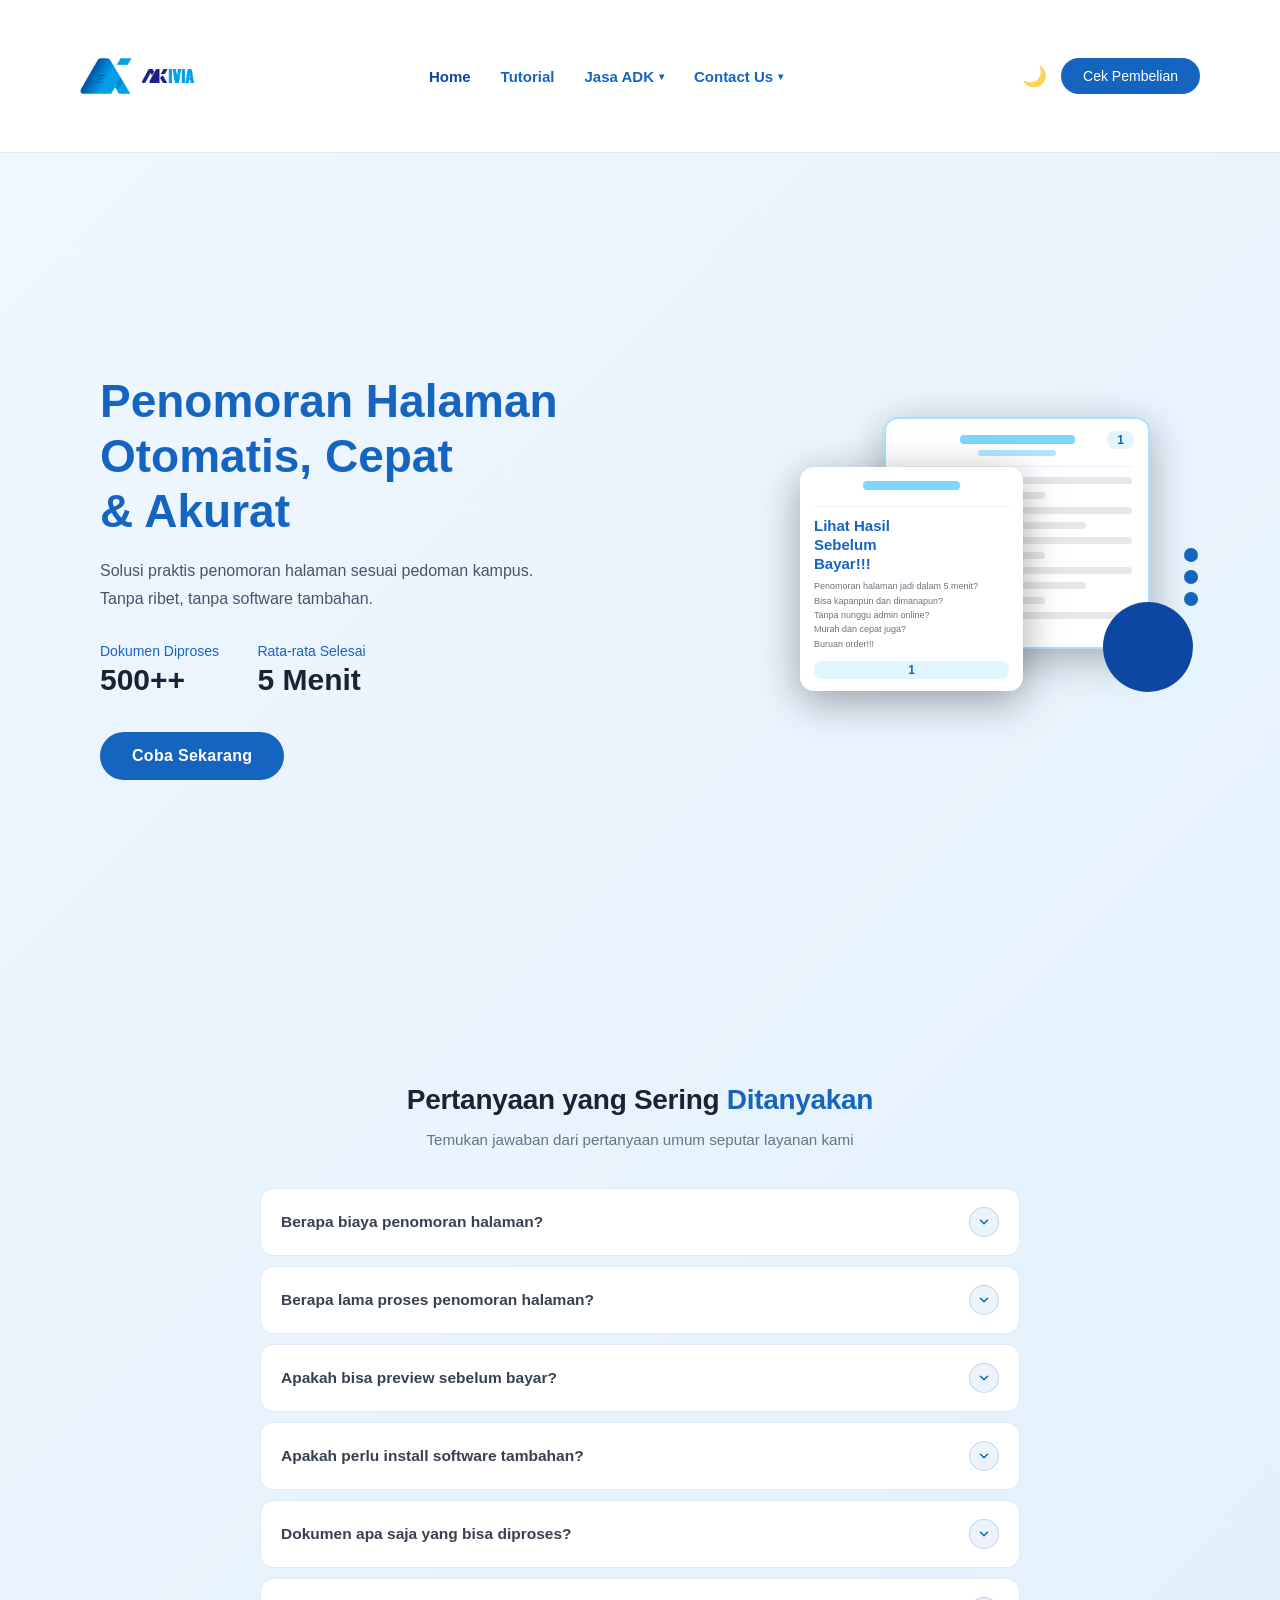
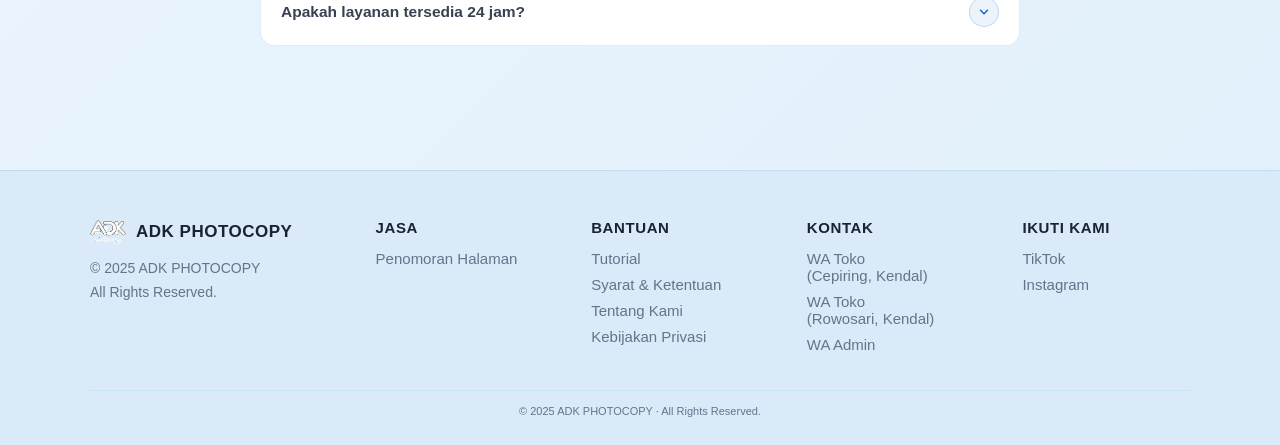
==== index.html @ d1e13594 "fix: increase brand image height to 104px" ====
﻿<!DOCTYPE html>
<html lang="id">

<head>
    <meta charset="UTF-8">
    <meta name="viewport" content="width=device-width, initial-scale=1.0">
    <title>ADK Photocopy — Penomoran Halaman Otomatis untuk Skripsi & Laporan</title>
    <meta name="description" content="Layanan penomoran halaman otomatis untuk skripsi, laporan, dan dokumen kampus. Romawi + Angka sesuai standar kampus. Proses cepat, lihat preview sebelum bayar. Mulai Rp 5.000.">
    <meta name="keywords" content="penomoran halaman otomatis, penomoran skripsi, halaman romawi angka, jasa penomoran dokumen, ADK photocopy">
    <meta name="robots" content="index, follow">
    <meta name="google-site-verification" content="tquZvFlrLYVqQhXRGLa7FBqSMjVku2i09jvEUG9hb9g" />
    <link rel="canonical" href="https://adkivia.com/">

    <!-- Open Graph (WhatsApp, Facebook, dll) -->
    <meta property="og:type"        content="website">
    <meta property="og:url"         content="https://adkivia.com/">
    <meta property="og:title"       content="ADK Photocopy — Penomoran Halaman Otomatis">
    <meta property="og:description" content="Penomoran halaman skripsi & laporan otomatis. Romawi + Angka sesuai standar kampus. Preview sebelum bayar. Mulai Rp 5.000.">
    <meta property="og:image"       content="https://adkivia.com/favicon.png">

    <!-- Favicon -->
    <link rel="icon" type="image/png" href="favicon.png">
    <link rel="apple-touch-icon"       href="favicon.png">

    <script>(function(){var t=localStorage.getItem('adkTheme')||'light';document.documentElement.setAttribute('data-theme',t);})();</script>
    <link rel="stylesheet" href="style.css?v=4">

    <!-- Schema Markup -->
    <script type="application/ld+json">
    {
      "@context": "https://schema.org",
      "@graph": [
        {
          "@type": "LocalBusiness",
          "name": "ADK Photocopy",
          "url": "https://adkivia.com",
          "logo": "https://adkivia.com/favicon.png",
          "image": "https://adkivia.com/favicon.png",
          "description": "Layanan penomoran halaman otomatis untuk skripsi, laporan, dan dokumen kampus sesuai standar. Proses cepat, preview sebelum bayar. Mulai Rp 5.000.",
          "telephone": "+6281228790091",
          "priceRange": "Rp 5.000 - Rp 50.000",
          "address": {
            "@type": "PostalAddress",
            "addressLocality": "Rowosari",
            "addressCountry": "ID"
          },
          "sameAs": [
            "https://www.instagram.com/adk_rowosari",
            "https://www.tiktok.com/@adk_rowosari"
          ]
        },
        {
          "@type": "Service",
          "name": "Penomoran Halaman Otomatis",
          "provider": { "@type": "LocalBusiness", "name": "ADK Photocopy" },
          "description": "Penomoran halaman skripsi dan laporan secara otomatis sesuai pedoman kampus. Romawi untuk bagian awal, angka untuk bagian isi. Preview hasil sebelum bayar.",
          "offers": {
            "@type": "Offer",
            "price": "5000",
            "priceCurrency": "IDR",
            "description": "Mulai Rp 5.000 per dokumen"
          },
          "areaServed": "ID",
          "availableChannel": {
            "@type": "ServiceChannel",
            "serviceUrl": "https://adkivia.com/jasa.html",
            "availableLanguage": "Indonesian"
          }
        },
        {
          "@type": "FAQPage",
          "mainEntity": [
            {
              "@type": "Question",
              "name": "Berapa biaya penomoran halaman di ADK Photocopy?",
              "acceptedAnswer": { "@type": "Answer", "text": "Mulai dari Rp 5.000 per dokumen. Harga bervariasi tergantung paket yang dipilih." }
            },
            {
              "@type": "Question",
              "name": "Berapa lama proses penomoran halaman?",
              "acceptedAnswer": { "@type": "Answer", "text": "Rata-rata selesai dalam 5 menit. Prosesnya otomatis tanpa perlu menunggu admin." }
            },
            {
              "@type": "Question",
              "name": "Apakah bisa preview sebelum bayar?",
              "acceptedAnswer": { "@type": "Answer", "text": "Ya, Anda bisa melihat hasil penomoran terlebih dahulu sebelum melakukan pembayaran." }
            },
            {
              "@type": "Question",
              "name": "Apakah perlu install software tambahan?",
              "acceptedAnswer": { "@type": "Answer", "text": "Tidak perlu. Semua proses dilakukan secara online langsung di browser, tanpa perlu install software apapun." }
            },
            {
              "@type": "Question",
              "name": "Dokumen apa saja yang bisa diproses?",
              "acceptedAnswer": { "@type": "Answer", "text": "Skripsi, laporan kerja praktik, tugas akhir, dan dokumen kampus lainnya yang memerlukan penomoran halaman romawi dan angka." }
            },
            {
              "@type": "Question",
              "name": "Apakah layanan tersedia 24 jam?",
              "acceptedAnswer": { "@type": "Answer", "text": "Ya, bisa order kapanpun dan dimanapun tanpa perlu menunggu admin online karena prosesnya otomatis." }
            }
          ]
        }
      ]
    }
    </script>
</head>

<body>

    <!-- NAVBAR -->
    <div class="navbar">
        <a href="index.html" class="logo">
            <img src="Favicon Adkivia.png" alt="ADK Logo" style="width:52px;height:104px;object-fit:contain;flex-shrink:0;">
            <img src="BRAND_ADKIVIA.png" alt="ADKIVIA" style="height:104px;object-fit:contain;">
        </a>

        <div class="menu">
            <a href="index.html" class="active">Home</a>
            <a href="tutorial.html">Tutorial</a>

            <div class="dropdown">
                <a href="#" class="dropdown-toggle">
                    Jasa ADK <span class="dropdown-arrow">▾</span>
                </a>
                <div class="dropdown-menu">
                    <a href="jasa.html">
                        <div class="dropdown-item-icon">📄</div>
                        <div class="dropdown-item-title">Penomoran Halaman</div>
                    </a>
                </div>
            </div>

            <div class="dropdown">
                <a href="#" class="dropdown-toggle">
                    Contact Us <span class="dropdown-arrow">▾</span>
                </a>
                <div class="dropdown-menu">
                    <div class="dropdown-group-label">Hubungi Kami</div>
                    <a href="https://wa.me/6281228790091" target="_blank" rel="noopener">
                        <div class="dropdown-item-icon" style="background:rgba(37,211,102,0.15);">💬</div>
                        <div class="dropdown-item-title">WA Admin</div>
                    </a>
                    <a href="https://wa.me/6287700277748" target="_blank" rel="noopener">
                        <div class="dropdown-item-icon" style="background:rgba(37,211,102,0.15);">🏪</div>
                        <div class="dropdown-item-title">WA Toko (Cepiring)</div>
                    </a>
                    <a href="https://wa.me/62895341996647" target="_blank" rel="noopener">
                        <div class="dropdown-item-icon" style="background:rgba(37,211,102,0.15);">🏪</div>
                        <div class="dropdown-item-title">WA Toko (Rowosari)</div>
                    </a>
                    <div class="dropdown-divider"></div>
                    <div class="dropdown-group-label">Sosial Media</div>
                    <a href="https://www.instagram.com/adk_rowosari?igsh=MXV4OXdwbnQycGp5cg==" target="_blank" rel="noopener">
                        <div class="dropdown-item-icon" style="background:rgba(225,48,108,0.15);">📸</div>
                        <div class="dropdown-item-title">Instagram</div>
                    </a>
                    <a href="https://www.tiktok.com/@adk_rowosari" target="_blank" rel="noopener">
                        <div class="dropdown-item-icon" style="background:rgba(0,0,0,0.12);">🎵</div>
                        <div class="dropdown-item-title">TikTok</div>
                    </a>
                </div>
            </div>
        </div>

        <div class="nav-right">
            <button class="theme-toggle" onclick="toggleTheme()" title="Mode Siang">☀️</button>
            <a href="cek_pembelian.php" class="btn-nav">Cek Pembelian</a>
        </div>
        <div class="mobile-jasa-drop" id="jasaDrop">
            <button class="mobile-jasa-link" onclick="toggleJasaDrop()">Contact <span class="mobile-jasa-arrow">▾</span></button>
            <div class="mobile-jasa-menu">
                <div class="dropdown-group-label">Hubungi Kami</div>
                <a href="https://wa.me/6281228790091" target="_blank" rel="noopener">💬 WA Admin</a>
                <a href="https://wa.me/6287700277748" target="_blank" rel="noopener">🏪 WA Toko (Cepiring)</a>
                <a href="https://wa.me/62895341996647" target="_blank" rel="noopener">🏪 WA Toko (Rowosari)</a>
                <div class="dropdown-divider"></div>
                <div class="dropdown-group-label">Sosial Media</div>
                <a href="https://www.instagram.com/adk_rowosari?igsh=MXV4OXdwbnQycGp5cg==" target="_blank" rel="noopener">📸 Instagram</a>
                <a href="https://www.tiktok.com/@adk_rowosari" target="_blank" rel="noopener">🎵 TikTok</a>
            </div>
        </div>
        <button class="theme-toggle theme-toggle-mob" onclick="toggleTheme()" title="Mode Siang">☀️</button>
        <button class="hamburger" onclick="openMobileMenu()">
            <span></span><span></span><span></span>
        </button>
    </div>

    <div class="mobile-nav" id="mobileNav">
        <div class="mobile-nav-header">
            <a href="index.html" class="logo">
                <img src="Favicon Adkivia.png" alt="ADK Logo" style="width:52px;height:104px;object-fit:contain;flex-shrink:0;">
                <img src="BRAND_ADKIVIA.png" alt="ADKIVIA" style="height:104px;object-fit:contain;">
            </a>
            <div style="display:flex;align-items:center;gap:8px;">
                <button class="theme-toggle" onclick="toggleTheme()" title="Mode Siang">☀️</button>
                <button class="mobile-nav-close" onclick="closeMobileMenu()">✕</button>
            </div>
        </div>
        <div class="mobile-nav-links">
            <a href="index.html">Home</a>
            <a href="tutorial.html">Tutorial</a>
            <a href="jasa.html">Jasa ADK</a>

            <div class="mobile-nav-section-title">Contact Us</div>
            <a href="https://wa.me/6281228790091" target="_blank" rel="noopener" class="mobile-nav-contact">💬 WA Admin</a>
            <a href="https://wa.me/6287700277748" target="_blank" rel="noopener" class="mobile-nav-contact">🏪 WA Toko (Cepiring)</a>
            <a href="https://wa.me/62895341996647" target="_blank" rel="noopener" class="mobile-nav-contact">🏪 WA Toko (Rowosari)</a>
            <a href="https://www.instagram.com/adk_rowosari?igsh=MXV4OXdwbnQycGp5cg==" target="_blank" rel="noopener" class="mobile-nav-contact">📸 Instagram</a>
            <a href="https://www.tiktok.com/@adk_rowosari" target="_blank" rel="noopener" class="mobile-nav-contact">🎵 TikTok</a>
        </div>
        <div class="mobile-nav-footer">
            <a href="cek_pembelian.php" class="btn-nav">Cek Pembelian</a>
        </div>
    </div>

    <!-- HERO -->
    <div class="hero">

        <!-- KIRI -->
        <div class="hero-left">
            <h1>
                Penomoran Halaman<br>
                Otomatis, Cepat<br>
                &amp; Akurat
            </h1>

            <p>
                Solusi praktis penomoran halaman sesuai pedoman kampus.<br>
                Tanpa ribet, tanpa software tambahan.
            </p>

            <div class="stats-row">
                <div class="stat-item">
                    <span class="stat-label">Dokumen Diproses</span>
                    <span class="stat-num">500++</span>
                </div>
                <div class="stat-item">
                    <span class="stat-label">Rata-rata Selesai</span>
                    <span class="stat-num">5 Menit</span>
                </div>
            </div>

            <a href="jasa.html" class="btn-main">Coba Sekarang</a>
        </div>

        <!-- KANAN -->
        <div class="hero-right">
            <div class="hero-card-outer">

                <!-- Kartu belakang (dokumen biasa) -->
                <div class="hc-back">
                    <div class="hc-oval"></div>
                    <div class="hc-pagenum-corner">1</div>
                    <div class="hc-header">
                        <div class="hc-line hc-title"></div>
                        <div class="hc-line hc-sub"></div>
                    </div>
                    <div class="hc-body">
                        <div class="hc-line"></div>
                        <div class="hc-line hc-s"></div>
                        <div class="hc-line"></div>
                        <div class="hc-line hc-m"></div>
                        <div class="hc-line"></div>
                        <div class="hc-line hc-s"></div>
                        <div class="hc-line"></div>
                        <div class="hc-line hc-m"></div>
                        <div class="hc-line hc-s"></div>
                        <div class="hc-line"></div>
                    </div>
                </div>

                <!-- Kartu depan (highlight fitur) -->
                <div class="hc-front">
                    <div class="hc-header">
                        <div class="hc-line hc-title"></div>
                    </div>
                    <p class="hc-cta-title">Lihat Hasil<br>Sebelum<br>Bayar!!!</p>
                    <ul class="hc-cta-list">
                        <li>Penomoran halaman jadi dalam 5 menit?</li>
                        <li>Bisa kapanpun dan dimanapun?</li>
                        <li>Tanpa nunggu admin online?</li>
                        <li>Murah dan cepat juga?</li>
                        <li>Buruan order!!!</li>
                    </ul>
                    <div class="hc-pagenum-bottom">1</div>
                </div>

                <!-- Dots dekoratif -->
                <div class="hc-dots"><span></span><span></span><span></span></div>


            </div>
        </div>

    </div>

    <script>
        function openMobileMenu()  { document.getElementById('mobileNav').classList.add('open'); document.body.style.overflow='hidden'; }
        function closeMobileMenu() { document.getElementById('mobileNav').classList.remove('open'); document.body.style.overflow=''; }
        function toggleJasaDrop()  { document.getElementById('jasaDrop').classList.toggle('open'); }
        document.addEventListener('click', function(e) { var d = document.getElementById('jasaDrop'); if (d && !d.contains(e.target)) d.classList.remove('open'); });
        document.addEventListener('contextmenu', e => e.preventDefault());
        document.addEventListener('keydown', e => {
            if ((e.ctrlKey || e.metaKey) && ['c','a','u','s'].includes(e.key.toLowerCase()))
                e.preventDefault();
        });
    </script>

    <!-- FAQ Section -->
    <section class="faq-section" id="faq">
        <div class="faq-wrap">
            <h2>Pertanyaan yang Sering <span>Ditanyakan</span></h2>
            <p class="faq-subtitle">Temukan jawaban dari pertanyaan umum seputar layanan kami</p>
            <div class="faq-list">
                <div class="faq-item">
                    <button class="faq-q" onclick="toggleFaq(this)">
                        Berapa biaya penomoran halaman?
                        <span class="faq-icon"><svg viewBox="0 0 24 24"><polyline points="6 9 12 15 18 9"/></svg></span>
                    </button>
                    <div class="faq-a">Mulai dari <strong>Rp 5.000</strong> per dokumen. Harga bervariasi tergantung paket yang dipilih.</div>
                </div>
                <div class="faq-item">
                    <button class="faq-q" onclick="toggleFaq(this)">
                        Berapa lama proses penomoran halaman?
                        <span class="faq-icon"><svg viewBox="0 0 24 24"><polyline points="6 9 12 15 18 9"/></svg></span>
                    </button>
                    <div class="faq-a">Rata-rata selesai dalam <strong>5 menit</strong>. Prosesnya otomatis tanpa perlu menunggu admin.</div>
                </div>
                <div class="faq-item">
                    <button class="faq-q" onclick="toggleFaq(this)">
                        Apakah bisa preview sebelum bayar?
                        <span class="faq-icon"><svg viewBox="0 0 24 24"><polyline points="6 9 12 15 18 9"/></svg></span>
                    </button>
                    <div class="faq-a">Ya, Anda bisa melihat hasil penomoran terlebih dahulu <strong>sebelum melakukan pembayaran</strong>.</div>
                </div>
                <div class="faq-item">
                    <button class="faq-q" onclick="toggleFaq(this)">
                        Apakah perlu install software tambahan?
                        <span class="faq-icon"><svg viewBox="0 0 24 24"><polyline points="6 9 12 15 18 9"/></svg></span>
                    </button>
                    <div class="faq-a">Tidak perlu. Semua proses dilakukan <strong>langsung di browser</strong>, tanpa install software apapun.</div>
                </div>
                <div class="faq-item">
                    <button class="faq-q" onclick="toggleFaq(this)">
                        Dokumen apa saja yang bisa diproses?
                        <span class="faq-icon"><svg viewBox="0 0 24 24"><polyline points="6 9 12 15 18 9"/></svg></span>
                    </button>
                    <div class="faq-a">Skripsi, laporan kerja praktik, tugas akhir, dan dokumen kampus lainnya yang memerlukan penomoran halaman romawi dan angka.</div>
                </div>
                <div class="faq-item">
                    <button class="faq-q" onclick="toggleFaq(this)">
                        Apakah layanan tersedia 24 jam?
                        <span class="faq-icon"><svg viewBox="0 0 24 24"><polyline points="6 9 12 15 18 9"/></svg></span>
                    </button>
                    <div class="faq-a">Ya, bisa order <strong>kapanpun dan dimanapun</strong> tanpa perlu menunggu admin online karena prosesnya otomatis.</div>
                </div>
            </div>
        </div>
    </section>

    <footer class="site-footer">
        <div class="footer-inner">
            <div class="footer-brand">
                <div class="footer-logo-wrap">
                    <img src="LOGO ADK.png" alt="ADK Logo" style="width:36px;height:26px;object-fit:contain;flex-shrink:0;">
                    <span>ADK PHOTOCOPY</span>
                </div>
                <p>© 2025 ADK PHOTOCOPY<br>All Rights Reserved.</p>
            </div>
            <div class="footer-col">
                <h4>Jasa</h4>
                <a href="jasa.html">Penomoran Halaman</a>
            </div>
            <div class="footer-col">
                <h4>Bantuan</h4>
                <a href="tutorial.html">Tutorial</a>
                <a href="sk.html">Syarat &amp; Ketentuan</a>
                <a href="tentang-kami.html">Tentang Kami</a>
                <a href="kebijakan-privasi.html">Kebijakan Privasi</a>
            </div>
            <div class="footer-col">
                <h4>Kontak</h4>
                <a href="https://wa.me/6287700277748" target="_blank" rel="noopener">WA Toko<br>(Cepiring, Kendal)</a>
                <a href="https://wa.me/62895341996647" target="_blank" rel="noopener">WA Toko<br>(Rowosari, Kendal)</a>
                <a href="https://wa.me/6281228790091" target="_blank" rel="noopener">WA Admin</a>
            </div>
            <div class="footer-col">
                <h4>Ikuti Kami</h4>
                <a href="https://www.tiktok.com/@adk_rowosari" target="_blank" rel="noopener">TikTok</a>
                <a href="https://www.instagram.com/adk_rowosari?igsh=MXV4OXdwbnQycGp5cg==" target="_blank" rel="noopener">Instagram</a>
            </div>
        </div>
        <hr class="footer-divider">
        <p class="footer-bottom">© 2025 ADK PHOTOCOPY · All Rights Reserved.</p>
    </footer>
    <script>
    function toggleFaq(btn) {
        var item = btn.parentElement;
        var a = btn.nextElementSibling;
        var isOpen = item.classList.contains('open');
        document.querySelectorAll('.faq-item.open').forEach(function(el) {
            el.classList.remove('open');
            el.querySelector('.faq-a').classList.remove('open');
        });
        if (!isOpen) { item.classList.add('open'); a.classList.add('open'); }
    }
    </script>
    <script src="nocopy.js"></script>
    <script src="theme.js?v=1"></script>
</body>
</html>
---- style.css ----
﻿@import url('https://fonts.googleapis.com/css2?family=Orbitron:wght@700;800;900&display=swap');

body {
    margin: 0;
    font-family: 'Segoe UI', sans-serif;
    background: linear-gradient(135deg, rgb(8, 11, 40), #0e1a40);
    min-height: 100vh;
    color: white;
    user-select: none;
    -webkit-user-select: none;
}

/* NAVBAR */
.navbar {
    display: flex;
    justify-content: space-between;
    align-items: center;
    /* Centered dengan background full-width */
    padding: 24px max(40px, calc((100% - 1200px) / 2 + 40px));
    position: sticky;
    top: 0;
    z-index: 100;
    background: rgba(8, 11, 40, 0.92);
    backdrop-filter: blur(14px);
    -webkit-backdrop-filter: blur(14px);
    border-bottom: 1px solid rgba(41, 182, 246, 0.18);
}

.logo {
    display: flex;
    align-items: center;
    gap: 10px;
    text-decoration: none;
    color: inherit;
    cursor: pointer;
}

.logo img {
    width: 52px;
    height: 52px;
    object-fit: contain;
}

.logo span {
    font-size: 26px;
    font-weight: 800;
    color: #ffffff;
    font-family: 'Orbitron', sans-serif;
    letter-spacing: 1px;
}



.menu {
    display: flex;
    align-items: center;
}

.menu a:not(.btn-nav) {
    margin: 0 15px;
    color: #29B6F6;
    text-decoration: none;
    font-size: 15px;
    font-weight: 700;
}

.menu a:not(.btn-nav):hover,
.menu a.active {
    color: #1565C0;
}

.btn-nav {
    background: #1565C0;
    color: white;
    padding: 10px 22px;
    border-radius: 20px;
    text-decoration: none;
    font-size: 14px;
    font-weight: 500;
    transition: 0.3s;
    border: none;
    cursor: pointer;
}

.btn-nav:hover {
    background: #29B6F6;
    box-shadow: 0 6px 20px rgba(41, 182, 246, 0.30);
}

/* HERO */
.hero {
    display: flex;
    flex-wrap: wrap;
    justify-content: space-between;
    align-items: center;
    padding: 80px 60px 60px;
    min-height: calc(100vh - 72px);
    max-width: 1200px;
    margin: 0 auto;
    box-sizing: border-box;
    gap: 40px;
}

/* KIRI */
.hero-left {
    flex: 1;
    min-width: 0;   /* izinkan menyempit dan wrap */
}

/* STATS */
.stats {
    display: flex;
    gap: 40px;
    margin-bottom: 30px;
}

.stats h2 {
    margin: 0;
}

.stats span {
    color: #aaa;
    font-size: 14px;
}

/* BUTTON */
.btn-main {
    display: inline-block;
    text-decoration: none;
    background: #1565C0;
    border: none;
    padding: 15px 32px;
    border-radius: 30px;
    color: white;
    cursor: pointer;
    font-size: 16px;
    font-weight: 700;
    letter-spacing: 0.3px;
}

.btn-main:hover {
    background: #29B6F6;
    transform: translateY(-2px);
    box-shadow: 0 8px 20px rgba(41, 182, 246, 0.35);
}

/* KANAN */
.hero-right {
    display: flex;
    justify-content: center;
}

/* CARD */
.card {
    background: #f9fafb;
    color: black;
    padding: 25px;
    border-radius: 20px;
    width: 320px;
    box-shadow: 0 10px 30px rgba(0, 0, 0, 0.4);
}

/* UPLOAD BOX */
.upload-box {
    border: 2px dashed #d1d5db;
    padding: 40px;
    text-align: center;
    border-radius: 15px;
    background: #f9fafb;
    transition: 0.3s;
}

.upload-box p {
    margin: 0;
    font-weight: 500;
}

.upload-box span {
    font-size: 12px;
    color: #888;
}

/* efek hover (biar kerasa bisa diklik) */
.upload-box:hover {
    border-color: #1565C0;
    background: #E1F5FE;
    cursor: pointer;
}

.file-input {
    display: none;
}



/* BUTTON UPLOAD */
.btn-Upload {
    width: 100%;
    padding: 12px;
    background: #1565C0;
    border: none;
    color: white;
    border-radius: 20px;
    cursor: pointer;
    transition: 0.3s;
    margin-top: 10px;

}

/* SAAT DIHOVER */
.btn-Upload:hover {
    background: #29B6F6;
    transform: translateY(-2px);
    box-shadow: 0 8px 20px rgba(41, 182, 246, 0.35);
}

.paket {
    margin-top: 15px;
}

.paket p {
    font-size: 14px;
    margin-bottom: 10px;
}

/* item paket */
.paket-item {
    display: block;
    background: #f3f4f6;
    padding: 10px;
    border-radius: 10px;
    margin-bottom: 8px;
    cursor: pointer;
    transition: 0.3s;
}

/* hover */
.paket-item:hover {
    background: #B3E5FC;
}

/* sembunyikan radio asli */
.paket-item input {
    display: none;
}

/* kalau dipilih */
.paket-item input:checked+span {
    color: #1565C0;
    font-weight: bold;
}

/* POPUP BACKGROUND */
.popup {
    display: none;
    position: fixed;
    top: 0;
    left: 0;
    width: 100%;
    height: 100%;
    background: rgba(0, 0, 0, 0.6);
    justify-content: center;
    align-items: center;
}

/* ISI POPUP */
.popup-content {
    background: white;
    color: black;
    padding: 25px;
    border-radius: 15px;
    width: 300px;
    text-align: center;
    animation: muncul 0.3s ease;
}

/* biar bisa jadi patokan posisi */
.paket-item {
    position: relative;
}

/* box info */
.info-box {
    position: absolute;
    left: -410px;
    top: 0;

    width: 350px;
    padding: 12px;
    border-radius: 14px;

    background: #f9f9ff;

    /* 🔥 OUTLINE UNGU GELAP */
    border: 2px solid #4c1d95;

    /* 🔥 GLOW HALUS */
    box-shadow:
        0 10px 25px rgba(0, 0, 0, 0.3),
        0 0 0 2px rgba(41, 182, 246, 0.15);

    color: #111;
    font-size: 12px;

    opacity: 0;
    transform: translateX(20px);
    transition: 0.3s;
}

/* panah kecil */
.info-box::after {
    content: "";
    position: absolute;
    right: -50px;
    top: 15px;

    border-width: 8px;
    border-style: solid;
    border-color: transparent transparent transparent white;
}

/* muncul saat hover */
.paket-item:hover .info-box {
    opacity: 1;
    transform: translateX(0);
}

/* muncul saat dipilih */
.paket-item input:checked~.info-box {
    opacity: 1;
    transform: translateX(0);
}

/* default hidden */
.info-box {
    opacity: 0;
    transform: translateX(30px);
    pointer-events: none;
    outline-color: rgb(8, 11, 40);
    font-size: 16px;
}

/* tampil saat hover */
.paket-item:hover .info-box {
    opacity: 1;
    transform: translateX(0);
}

/* tampil saat dipilih */
.paket-item input:checked~.info-box {
    opacity: 1;
    transform: translateX(0);
}

/* 🔥 KUNCI: matikan hover lain kalau ada yang dipilih */
.paket:has(input:checked) .paket-item:hover .info-box {
    opacity: 0;
    transform: translateX(20px);
}

/* tetap tampilkan yang dipilih */
.paket-item input:checked~.info-box {
    opacity: 1 !important;
}

.kategori {
    margin-top: 20px;
    margin-bottom: 10px;
    font-size: 14px;
    color: #555;
}

.paket-row {
    display: flex;
    gap: 10px;
}

.paket-item {
    user-select: none;
}

/* MODE HP */
@media (max-width: 768px) {

    /* HERO jadi ke bawah */
    .hero {
        flex-direction: column;
        padding: 40px 20px;
        text-align: center;
    }

    /* kiri full */
    .hero-left {
        max-width: 100%;
        margin-bottom: 30px;
    }

    /* card full */
    .card {
        width: 100%;
    }

    /* navbar dipadatkan */
    .navbar {
        padding: 18px 20px;
    }

    .menu {
        display: none;
        /* opsional: biar simpel di HP */
    }

    /* INFO BOX JANGAN KE SAMPING */
    .info-box {
        left: 50%;
        top: 110%;
        transform: translateX(-50%) translateY(10px);
    }

    /* panah pindah ke atas */
    .info-box::after,
    .info-box::before {
        display: none;
    }
}

.upload-box {
    display: block;
    text-decoration: none;
    color: inherit;
}

.btn-Upload {
    display: block;
    width: 93%;
    text-align: center;
    text-decoration: none;
}
.card h2 {
    margin-bottom: 10px;
}

.card p {
    color: #555;
    margin-bottom: 20px;
}
.card {
    animation: fadeUp 0.5s ease;
}

@keyframes fadeUp {
    from {
        opacity: 0;
        transform: translateY(20px);
    }
    to {
        opacity: 1;
        transform: translateY(0);
    }
}

/* ===================== NAVBAR DROPDOWN ===================== */
.dropdown {
    position: relative;
    display: inline-flex;
    align-items: center;
}

.dropdown-toggle {
    display: flex;
    align-items: center;
    gap: 5px;
    margin: 0 15px;
    color: #29B6F6;
    text-decoration: none;
    font-size: 15px;
    font-weight: 700;
    cursor: pointer;
    transition: color 0.2s;
}

.dropdown-toggle:hover {
    color: #1565C0;
}

.dropdown-arrow {
    font-size: 10px;
    transition: transform 0.25s;
    display: inline-block;
}

.dropdown:hover .dropdown-arrow {
    transform: rotate(180deg);
}

.dropdown-menu {
    position: absolute;
    top: calc(100% + 18px);
    left: 0;
    background: #0d1640;
    border: 1px solid rgba(41, 182, 246, 0.25);
    border-radius: 14px;
    padding: 8px;
    min-width: 260px;
    opacity: 0;
    visibility: hidden;
    transform: translateY(-8px);
    transition: opacity 0.25s, transform 0.25s, visibility 0.25s;
    z-index: 200;
    box-shadow: 0 20px 50px rgba(0, 0, 0, 0.5);
}

.dropdown:hover .dropdown-menu {
    opacity: 1;
    visibility: visible;
    transform: translateY(0);
}

.dropdown-menu a {
    display: flex;
    align-items: center;
    gap: 12px;
    padding: 10px 14px;
    border-radius: 10px;
    text-decoration: none;
    color: #e2e2e2;
    transition: background 0.2s;
}

.dropdown-menu a:hover {
    background: rgba(41, 182, 246, 0.15);
    color: white;
}

.dropdown-item-icon {
    font-size: 18px;
    width: 38px;
    height: 38px;
    background: rgba(41, 182, 246, 0.15);
    border-radius: 9px;
    display: flex;
    align-items: center;
    justify-content: center;
    flex-shrink: 0;
}

.dropdown-item-title {
    font-weight: 600;
    font-size: 14px;
    margin-bottom: 3px;
}

.dropdown-item-desc {
    font-size: 12px;
    color: #9ca3af;
    line-height: 1.4;
}

.dropdown-group-label {
    font-size: 10px;
    font-weight: 700;
    text-transform: uppercase;
    letter-spacing: 1.2px;
    color: rgba(41,182,246,0.6);
    padding: 8px 10px 3px;
    display: block;
}
.dropdown-divider {
    height: 1px;
    background: rgba(41,182,246,0.25);
    margin: 6px 6px;
    display: block;
}
html[data-theme="light"] .dropdown-group-label { color: #94a3b8; }
html[data-theme="light"] .dropdown-divider { background: rgba(21,101,192,0.12); }

/* ===================== HERO BADGE ===================== */
.hero-badge {
    display: inline-flex;
    align-items: center;
    gap: 6px;
    background: rgba(41, 182, 246, 0.12);
    border: 1px solid rgba(41, 182, 246, 0.35);
    color: #81D4FA;
    padding: 6px 16px;
    border-radius: 20px;
    font-size: 13px;
    font-weight: 500;
    margin-bottom: 22px;
    letter-spacing: 0.3px;
}

/* ===================== HERO STATS ===================== */
.stats-row {
    display: flex;
    gap: clamp(16px, 3vw, 40px);
    margin-bottom: 36px;
}

.stat-item {
    display: flex;
    flex-direction: column;
    gap: 4px;
    white-space: nowrap;
}

.stat-label {
    font-size: clamp(10px, 1.4vw, 14px);
    color: #29B6F6;
    font-weight: 500;
}

.stat-num {
    font-size: clamp(16px, 3vw, 30px);
    font-weight: 800;
    color: white;
    line-height: 1.1;
}

/* ===================== HERO CARD KANAN ===================== */
.hero-right {
    display: flex;
    justify-content: center;
    align-items: center;
    flex-shrink: 0;
}

.hero-card-outer {
    position: relative;
    width: 400px;
    height: 320px;
    overflow: visible;
    padding-left: 20px;
    box-sizing: border-box;
}

/* Kartu belakang */
.hc-back {
    position: absolute;
    top: 0;
    right: 30px;
    width: 230px;
    background: white;
    border-radius: 14px;
    padding: 16px 16px 20px;
    box-shadow: 0 10px 40px rgba(0,0,0,0.3);
    border: 2px solid rgba(41,182,246,0.40);
    overflow: visible;
}

.hc-pagenum-corner {
    position: absolute;
    top: 12px;
    right: 14px;
    font-size: 12px;
    font-weight: 700;
    color: #1565C0;
    background: #E1F5FE;
    padding: 2px 10px;
    border-radius: 8px;
}

/* Kartu depan */
.hc-front {
    position: absolute;
    top: 50px;
    left: 20px;
    width: 195px;
    background: white;
    border-radius: 14px;
    padding: 14px 14px 12px;
    box-shadow: 0 10px 40px rgba(0,0,0,0.35);
    z-index: 2;
}

.hc-cta-title {
    font-size: 15px;
    font-weight: 800;
    color: #1565C0;
    line-height: 1.25;
    margin: 8px 0 6px;
}

.hc-cta-list {
    list-style: none;
    padding: 0;
    margin: 0;
}

.hc-cta-list li {
    font-size: 9px;
    color: #6b7280;
    line-height: 1.6;
}

.hc-pagenum-bottom {
    text-align: center;
    margin-top: 10px;
    font-size: 12px;
    font-weight: 700;
    color: #1565C0;
    background: #E1F5FE;
    padding: 2px 14px;
    border-radius: 8px;
    display: inline-block;
    width: 100%;
    box-sizing: border-box;
}

/* Lines dokumen */
.hc-header {
    text-align: center;
    padding-bottom: 10px;
    border-bottom: 1px solid #f0ebff;
    margin-bottom: 10px;
}

.hc-line {
    height: 7px;
    background: #e5e7eb;
    border-radius: 4px;
    margin-bottom: 8px;
}

.hc-title { width: 50%; margin: 0 auto 6px; background: #81D4FA; height: 9px; }
.hc-sub   { width: 34%; margin: 0 auto;     background: #B3E5FC; height: 6px; }
.hc-s     { width: 62%; }
.hc-m     { width: 80%; }

/* Dots dekoratif */
.hc-dots {
    position: absolute;
    top: 50%;
    right: -18px;
    transform: translateY(-50%);
    display: flex;
    flex-direction: column;
    gap: 8px;
    z-index: 1;
}

.hc-dots span {
    display: block;
    width: 14px;
    height: 14px;
    background: #1565C0;
    border-radius: 50%;
}

/* Lingkaran besar — center tepat di sudut kanan bawah hc-back */
.hc-oval {
    position: absolute;
    right: -45px;
    bottom: -45px;
    width: 90px;
    height: 90px;
    background: #0D47A1;
    border-radius: 50%;
    z-index: 0;
}

/* ===================== HERO KIRI — update ===================== */
.hero-left h1 {
    font-size: 46px;
    font-weight: 800;
    line-height: 1.2;
    margin: 0 0 18px;
    color: #29B6F6;
}

.hero-left p {
    color: #94a3b8;
    margin: 0 0 30px;
    line-height: 1.75;
    font-size: 16px;
}

/* ===================== SAAT GAMBAR KEBAWAH (wrap terjadi) ===================== */
@media (max-width: 860px) {
    .hero {
        justify-content: center;
        text-align: center;
    }

    .hero-left {
        flex: 0 0 100%;   /* ambil full baris atas */
    }

    .stats-row {
        justify-content: center;
    }
}

/* Dropdown Jasa khusus mobile — tersembunyi di desktop */
.mobile-jasa-drop {
    display: none;
    position: relative;
    margin-left: auto;
}

.mobile-jasa-link {
    display: flex;
    align-items: center;
    gap: 5px;
    font-size: 15px;
    font-weight: 700;
    color: #ccc;
    background: none;
    border: none;
    border-radius: 8px;
    padding: 6px 8px;
    cursor: pointer;
    white-space: nowrap;
    transition: 0.2s;
}

.mobile-jasa-link:hover { color: white; }

.mobile-jasa-arrow {
    font-size: 10px;
    transition: transform 0.25s;
    display: inline-block;
}

.mobile-jasa-drop.open .mobile-jasa-arrow { transform: rotate(180deg); }

.mobile-jasa-menu {
    position: absolute;
    top: calc(100% + 10px);
    right: 0;
    left: auto;
    background: #0d1640;
    border: 1px solid rgba(41,182,246,0.25);
    border-radius: 14px;
    padding: 8px;
    min-width: 220px;
    opacity: 0;
    visibility: hidden;
    transform: translateY(-6px);
    transition: opacity 0.2s, transform 0.2s, visibility 0.2s;
    z-index: 300;
    box-shadow: 0 16px 40px rgba(0,0,0,0.5);
}

.mobile-jasa-drop.open .mobile-jasa-menu {
    opacity: 1;
    visibility: visible;
    transform: translateY(0);
}

.mobile-jasa-menu a {
    display: flex;
    align-items: center;
    gap: 10px;
    padding: 10px 14px;
    border-radius: 10px;
    text-decoration: none;
    color: #e2e2e2;
    font-size: 14px;
    transition: background 0.2s;
}

.mobile-jasa-menu a:hover {
    background: rgba(41,182,246,0.15);
    color: white;
}

/* ===================== HAMBURGER ===================== */
.hamburger {
    display: none;
    background: none;
    border: none;
    cursor: pointer;
    padding: 6px 8px;
    border-radius: 8px;
    flex-direction: column;
    gap: 5px;
    transition: background 0.2s;
}

.hamburger:hover { background: rgba(255,255,255,0.08); }

.hamburger span {
    display: block;
    width: 22px;
    height: 2px;
    background: white;
    border-radius: 2px;
    transition: 0.3s;
}

/* ===================== MOBILE NAV OVERLAY ===================== */
.mobile-nav {
    position: fixed;
    inset: 0;
    z-index: 500;
    background: #080b28;
    display: flex;
    flex-direction: column;
    padding: 0;
    transform: translateX(100%);
    transition: transform 0.3s ease;
}

.mobile-nav.open { transform: translateX(0); }

.mobile-nav-header {
    display: flex;
    align-items: center;
    justify-content: space-between;
    padding: 16px 20px;
    border-bottom: 1px solid rgba(41,182,246,0.13);
}

.mobile-nav-close {
    background: none;
    border: none;
    color: #9ca3af;
    font-size: 24px;
    cursor: pointer;
    padding: 4px 8px;
    border-radius: 8px;
    line-height: 1;
    transition: 0.2s;
}

.mobile-nav-close:hover { color: white; background: rgba(255,255,255,0.08); }

.mobile-nav-links {
    flex: 1;
    display: flex;
    flex-direction: column;
    align-items: center;
    justify-content: center;
    gap: 8px;
    padding: 32px 24px;
}

.mobile-nav-links a {
    width: 100%;
    text-align: center;
    padding: 14px;
    font-size: 18px;
    font-weight: 700;
    color: #29B6F6;
    text-decoration: none;
    border-radius: 12px;
    transition: 0.2s;
}

.mobile-nav-links a:hover {
    background: rgba(41,182,246,0.10);
    color: #1565C0;
}

.mobile-nav-section-title {
    width: 100%;
    text-align: center;
    font-size: 11px;
    font-weight: 700;
    text-transform: uppercase;
    letter-spacing: 1.5px;
    color: #6b7280;
    padding: 12px 0 4px;
    border-top: 1px solid rgba(41,182,246,0.10);
    margin-top: 6px;
}

.mobile-nav-links a.mobile-nav-contact {
    font-size: 15px;
    font-weight: 500;
    color: #9ca3af;
    padding: 10px 14px;
}

.mobile-nav-links a.mobile-nav-contact:hover {
    color: #29B6F6;
    background: rgba(41,182,246,0.08);
}

.mobile-nav-footer {
    padding: 20px 24px;
    border-top: 1px solid rgba(41,182,246,0.13);
}

.mobile-nav-footer .btn-nav {
    display: block;
    text-align: center;
    border-radius: 14px;
    padding: 14px;
    font-size: 15px;
}

/* ===================== MOBILE: image hilang ===================== */
@media (max-width: 640px) {
    .hero {
        padding: 40px 20px 50px;
        gap: 20px;
        text-align: center;
    }

    .hero-right {
        display: flex;
        width: 100%;
        justify-content: center;
    }

    .hero-card-outer {
        zoom: 0.72; /* zoom mengubah layout box sekaligus — lebih reliable di mobile */
    }

    .hero-left h1 {
        font-size: 28px;
    }

    .stats-row {
        justify-content: center;
    }

    .menu { display: none; }
    .nav-right { display: none; }
    .hamburger { display: flex; }
    .mobile-jasa-drop { display: block; }

    .navbar {
        padding: 12px 16px;
    }

    .logo span { font-size: 18px; }
    .logo img  { width: 38px; height: 38px; }
}
/* ===== FAQ SECTION ===== */
.faq-section {
    padding: 80px 24px 64px;
}
.faq-wrap {
    max-width: 760px;
    margin: 0 auto;
}
.faq-section h2 {
    text-align: center;
    color: #e2e8f0;
    font-size: 1.75rem;
    font-weight: 700;
    margin-bottom: 8px;
    letter-spacing: -0.3px;
}
.faq-section h2 span {
    color: #29B6F6;
}
.faq-subtitle {
    text-align: center;
    color: #64748b;
    font-size: 0.95rem;
    margin-bottom: 40px;
}
.faq-list {
    display: flex;
    flex-direction: column;
    gap: 10px;
}
.faq-item {
    border-radius: 14px;
    overflow: hidden;
    background: rgba(255,255,255,0.04);
    border: 1px solid rgba(41,182,246,0.15);
    transition: border-color 0.2s, box-shadow 0.2s;
}
.faq-item:hover {
    border-color: rgba(41,182,246,0.35);
    box-shadow: 0 4px 24px rgba(41,182,246,0.08);
}
.faq-item.open {
    border-color: rgba(41,182,246,0.40);
    background: rgba(41,182,246,0.05);
    box-shadow: 0 4px 28px rgba(41,182,246,0.10);
}
.faq-q {
    width: 100%;
    background: none;
    border: none;
    color: #cbd5e1;
    font-size: 0.97rem;
    font-weight: 600;
    font-family: 'Segoe UI', sans-serif;
    text-align: left;
    padding: 18px 20px;
    cursor: pointer;
    display: flex;
    justify-content: space-between;
    align-items: center;
    gap: 16px;
    transition: color 0.2s;
}
.faq-q:hover { color: #e2e8f0; }
.faq-item.open .faq-q { color: #81D4FA; }
.faq-icon {
    width: 28px;
    height: 28px;
    border-radius: 50%;
    background: rgba(41,182,246,0.13);
    border: 1px solid rgba(41,182,246,0.22);
    display: flex;
    align-items: center;
    justify-content: center;
    flex-shrink: 0;
    transition: background 0.2s, transform 0.3s;
}
.faq-icon svg {
    width: 14px;
    height: 14px;
    stroke: #29B6F6;
    fill: none;
    stroke-width: 2.5;
    stroke-linecap: round;
    stroke-linejoin: round;
    transition: transform 0.3s ease;
}
.faq-item.open .faq-icon {
    background: rgba(41,182,246,0.25);
}
.faq-item.open .faq-icon svg {
    transform: rotate(180deg);
}
.faq-a {
    max-height: 0;
    overflow: hidden;
    transition: max-height 0.35s ease, padding 0.25s ease;
    color: #94a3b8;
    font-size: 0.93rem;
    line-height: 1.75;
    padding: 0 20px;
}
.faq-a.open {
    max-height: 300px;
    padding: 0 20px 18px;
}
.faq-a strong { color: #81D4FA; font-weight: 600; }
@media (max-width: 600px) {
    .faq-section { padding: 48px 16px 40px; }
    .faq-section h2 { font-size: 1.35rem; }
    .faq-q { font-size: 0.9rem; padding: 16px; }
    .faq-a { font-size: 0.88rem; }
    .faq-a.open { padding: 0 16px 16px; }
}

/* ===== SITE FOOTER ===== */
.site-footer {
    background: #0a0820;
    border-top: 1px solid rgba(41,182,246,0.18);
    margin-top: 60px;
    padding: 48px 20px 28px;
}
.footer-inner {
    max-width: 1100px;
    margin: 0 auto;
    display: flex;
    flex-wrap: wrap;
    gap: 36px 48px;
}
.footer-brand {
    flex: 1 1 200px;
}
.footer-logo-wrap {
    display: flex;
    align-items: center;
    gap: 10px;
    margin-bottom: 12px;
}
.footer-logo-wrap img {
    width: 36px;
    height: 26px;
    object-fit: contain;
}
.footer-logo-wrap span {
    font-size: 17px;
    font-weight: 700;
    color: #e2e8f0;
    letter-spacing: 0.5px;
}
.footer-brand p {
    font-size: 14px;
    color: #64748b;
    margin: 0;
    line-height: 1.7;
}
.footer-col {
    flex: 1 1 130px;
}
.footer-col h4 {
    font-size: 15px;
    font-weight: 700;
    color: #e2e8f0;
    margin: 0 0 14px;
    text-transform: uppercase;
    letter-spacing: 0.6px;
}
.footer-col a {
    display: block;
    font-size: 15px;
    color: #94a3b8;
    text-decoration: none;
    margin-bottom: 9px;
    transition: color 0.2s;
}
.footer-col a:hover { color: #29B6F6; }
.footer-divider {
    max-width: 1100px;
    margin: 28px auto 0;
    border: none;
    border-top: 1px solid rgba(41,182,246,0.10);
}
.footer-bottom {
    max-width: 1100px;
    margin: 14px auto 0;
    font-size: 11px;
    color: #475569;
    text-align: center;
}
@media (max-width: 600px) {
    .site-footer { padding: 36px 16px 20px; margin-top: 40px; }
    .footer-inner { display: grid; grid-template-columns: 1fr 1fr; gap: 24px 16px; }
    .footer-brand { grid-column: 1 / -1; }
}

/* ===== NAV RIGHT ===== */
@media (min-width: 641px) {
    .nav-right {
        display: flex;
        align-items: center;
        gap: 10px;
    }
}

/* ===== THEME TOGGLE MOBILE (hanya tampil di mobile) ===== */
.theme-toggle-mob {
    display: none !important;
}
@media (max-width: 640px) {
    .theme-toggle-mob {
        display: flex !important;
    }
}

/* ===== THEME TOGGLE BUTTON ===== */
.theme-toggle {
    background: none;
    border: none;
    cursor: pointer;
    font-size: 20px;
    display: flex;
    align-items: center;
    justify-content: center;
    flex-shrink: 0;
    padding: 4px;
    line-height: 1;
    opacity: 0.8;
    transition: opacity 0.2s, transform 0.2s;
}
.theme-toggle:hover {
    opacity: 1;
    transform: scale(1.15);
}

/* ===== LIGHT MODE OVERRIDES ===== */
html[data-theme="light"] body {
    background: linear-gradient(135deg, #f0f7ff, #e1f0fb);
    color: #1a2332;
}
html[data-theme="light"] .navbar {
    background: rgba(255,255,255,0.95);
    border-bottom-color: rgba(21,101,192,0.15);
}
html[data-theme="light"] .logo span { color: #1a2332; }
html[data-theme="light"] .menu a:not(.btn-nav) { color: #1565C0; }
html[data-theme="light"] .menu a:not(.btn-nav):hover,
html[data-theme="light"] .menu a.active { color: #0D47A1; }
html[data-theme="light"] .dropdown-toggle { color: #1565C0; }
html[data-theme="light"] .dropdown-toggle:hover { color: #0D47A1; }
html[data-theme="light"] .dropdown-menu {
    background: white;
    box-shadow: 0 20px 50px rgba(0,0,0,0.12);
}
html[data-theme="light"] .dropdown-menu a { color: #1a2332; }
html[data-theme="light"] .dropdown-menu a:hover {
    background: rgba(21,101,192,0.08);
    color: #1565C0;
}
html[data-theme="light"] .theme-toggle {
    color: #1565C0;
}
html[data-theme="light"] .hero-left h1 { color: #1565C0; }
html[data-theme="light"] .hero-left p { color: #475569; }
html[data-theme="light"] .stat-num { color: #1a2332; }
html[data-theme="light"] .stat-label { color: #1565C0; }
html[data-theme="light"] .stats span { color: #64748b; }
html[data-theme="light"] .hero-badge {
    background: rgba(21,101,192,0.08);
    border-color: rgba(21,101,192,0.25);
    color: #1565C0;
}
html[data-theme="light"] .hamburger span { background: #1a2332; }
html[data-theme="light"] .mobile-jasa-link { color: #1565C0; }
html[data-theme="light"] .mobile-jasa-menu {
    background: white;
    box-shadow: 0 16px 40px rgba(0,0,0,0.12);
}
html[data-theme="light"] .mobile-jasa-menu a { color: #1a2332; }
html[data-theme="light"] .mobile-jasa-menu a:hover {
    background: rgba(21,101,192,0.08);
    color: #1565C0;
}
html[data-theme="light"] .mobile-nav { background: white; }
html[data-theme="light"] .mobile-nav-header { border-bottom-color: rgba(21,101,192,0.12); }
html[data-theme="light"] .mobile-nav-close { color: #64748b; }
html[data-theme="light"] .mobile-nav-close:hover { color: #1a2332; background: rgba(0,0,0,0.06); }
html[data-theme="light"] .mobile-nav-links a { color: #1565C0; }
html[data-theme="light"] .mobile-nav-links a:hover {
    background: rgba(21,101,192,0.08);
    color: #0D47A1;
}
html[data-theme="light"] .mobile-nav-links a.mobile-nav-contact { color: #64748b; }
html[data-theme="light"] .mobile-nav-links a.mobile-nav-contact:hover { color: #1565C0; }
html[data-theme="light"] .mobile-nav-section-title {
    color: #94a3b8;
    border-top-color: rgba(21,101,192,0.10);
}
html[data-theme="light"] .mobile-nav-footer { border-top-color: rgba(21,101,192,0.12); }
html[data-theme="light"] .faq-section h2 { color: #1a2332; }
html[data-theme="light"] .faq-section h2 span { color: #1565C0; }
html[data-theme="light"] .faq-subtitle { color: #64748b; }
html[data-theme="light"] .faq-item {
    background: white;
    border-color: rgba(21,101,192,0.12);
}
html[data-theme="light"] .faq-item:hover {
    border-color: rgba(21,101,192,0.30);
    box-shadow: 0 4px 24px rgba(21,101,192,0.08);
}
html[data-theme="light"] .faq-item.open {
    border-color: rgba(21,101,192,0.40);
    background: rgba(21,101,192,0.03);
    box-shadow: 0 4px 28px rgba(21,101,192,0.10);
}
html[data-theme="light"] .faq-q { color: #374151; }
html[data-theme="light"] .faq-q:hover { color: #1a2332; }
html[data-theme="light"] .faq-item.open .faq-q { color: #1565C0; }
html[data-theme="light"] .faq-a { color: #64748b; }
html[data-theme="light"] .faq-a strong { color: #1565C0; }
html[data-theme="light"] .faq-icon {
    background: rgba(21,101,192,0.08);
    border-color: rgba(21,101,192,0.20);
}
html[data-theme="light"] .faq-icon svg { stroke: #1565C0; }
html[data-theme="light"] .faq-item.open .faq-icon { background: rgba(21,101,192,0.15); }
html[data-theme="light"] .site-footer {
    background: #daeaf8;
    border-top-color: rgba(21,101,192,0.12);
}
html[data-theme="light"] .footer-logo-wrap span { color: #1a2332; }
html[data-theme="light"] .footer-brand p { color: #64748b; }
html[data-theme="light"] .footer-col h4 { color: #1a2332; }
html[data-theme="light"] .footer-col a { color: #64748b; }
html[data-theme="light"] .footer-col a:hover { color: #1565C0; }
html[data-theme="light"] .footer-bottom { color: #64748b; }
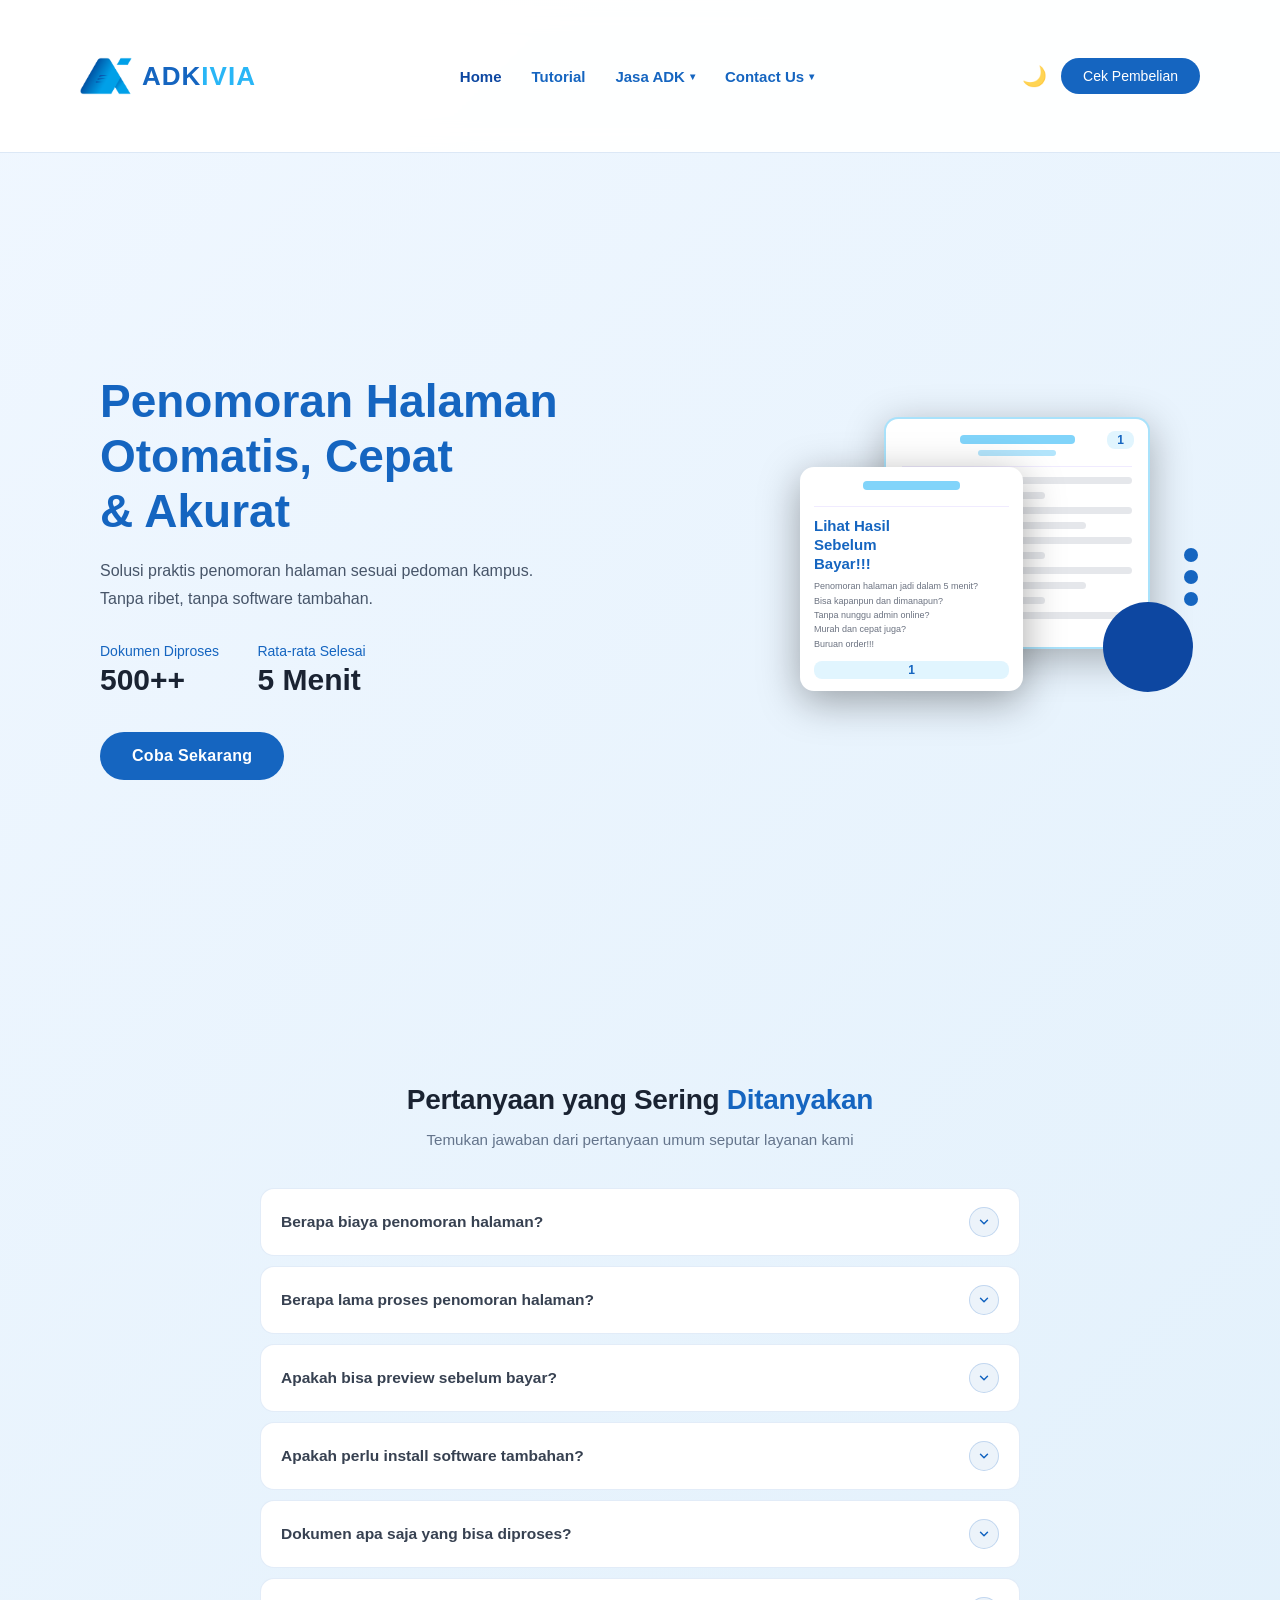
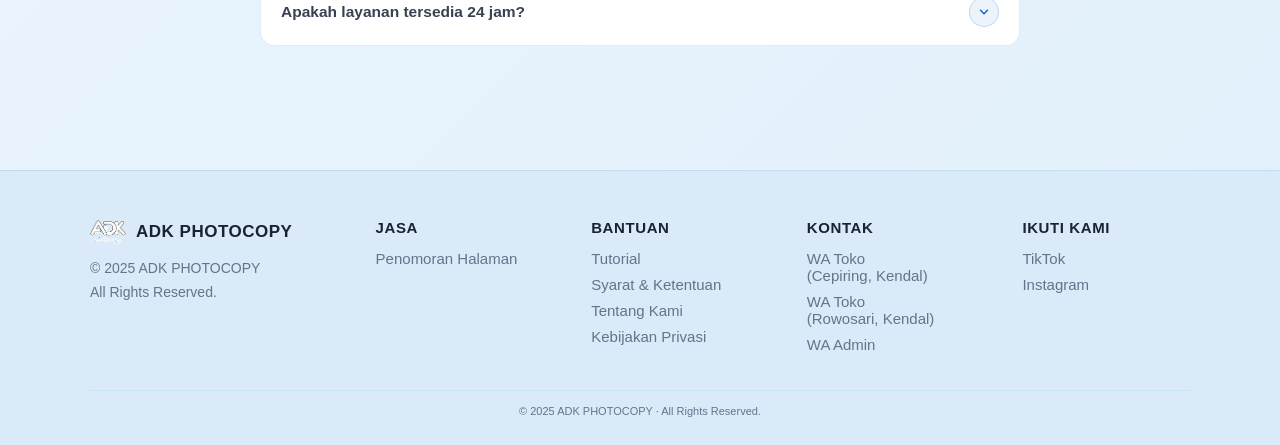
==== commit 1f011c6b: "revert: restore ADKIVIA text in navbar" ====
--- a/index.html
+++ b/index.html
@@ -113,7 +113,7 @@
     <div class="navbar">
         <a href="index.html" class="logo">
             <img src="Favicon Adkivia.png" alt="ADK Logo" style="width:52px;height:104px;object-fit:contain;flex-shrink:0;">
-            <img src="BRAND_ADKIVIA.png" alt="ADKIVIA" style="height:104px;object-fit:contain;">
+            <span><span style="color:#1565C0">ADK</span><span style="color:#29B6F6">IVIA</span></span>
         </a>
 
         <div class="menu">
@@ -191,7 +191,7 @@
         <div class="mobile-nav-header">
             <a href="index.html" class="logo">
                 <img src="Favicon Adkivia.png" alt="ADK Logo" style="width:52px;height:104px;object-fit:contain;flex-shrink:0;">
-                <img src="BRAND_ADKIVIA.png" alt="ADKIVIA" style="height:104px;object-fit:contain;">
+                <span><span style="color:#1565C0">ADK</span><span style="color:#29B6F6">IVIA</span></span>
             </a>
             <div style="display:flex;align-items:center;gap:8px;">
                 <button class="theme-toggle" onclick="toggleTheme()" title="Mode Siang">☀️</button>
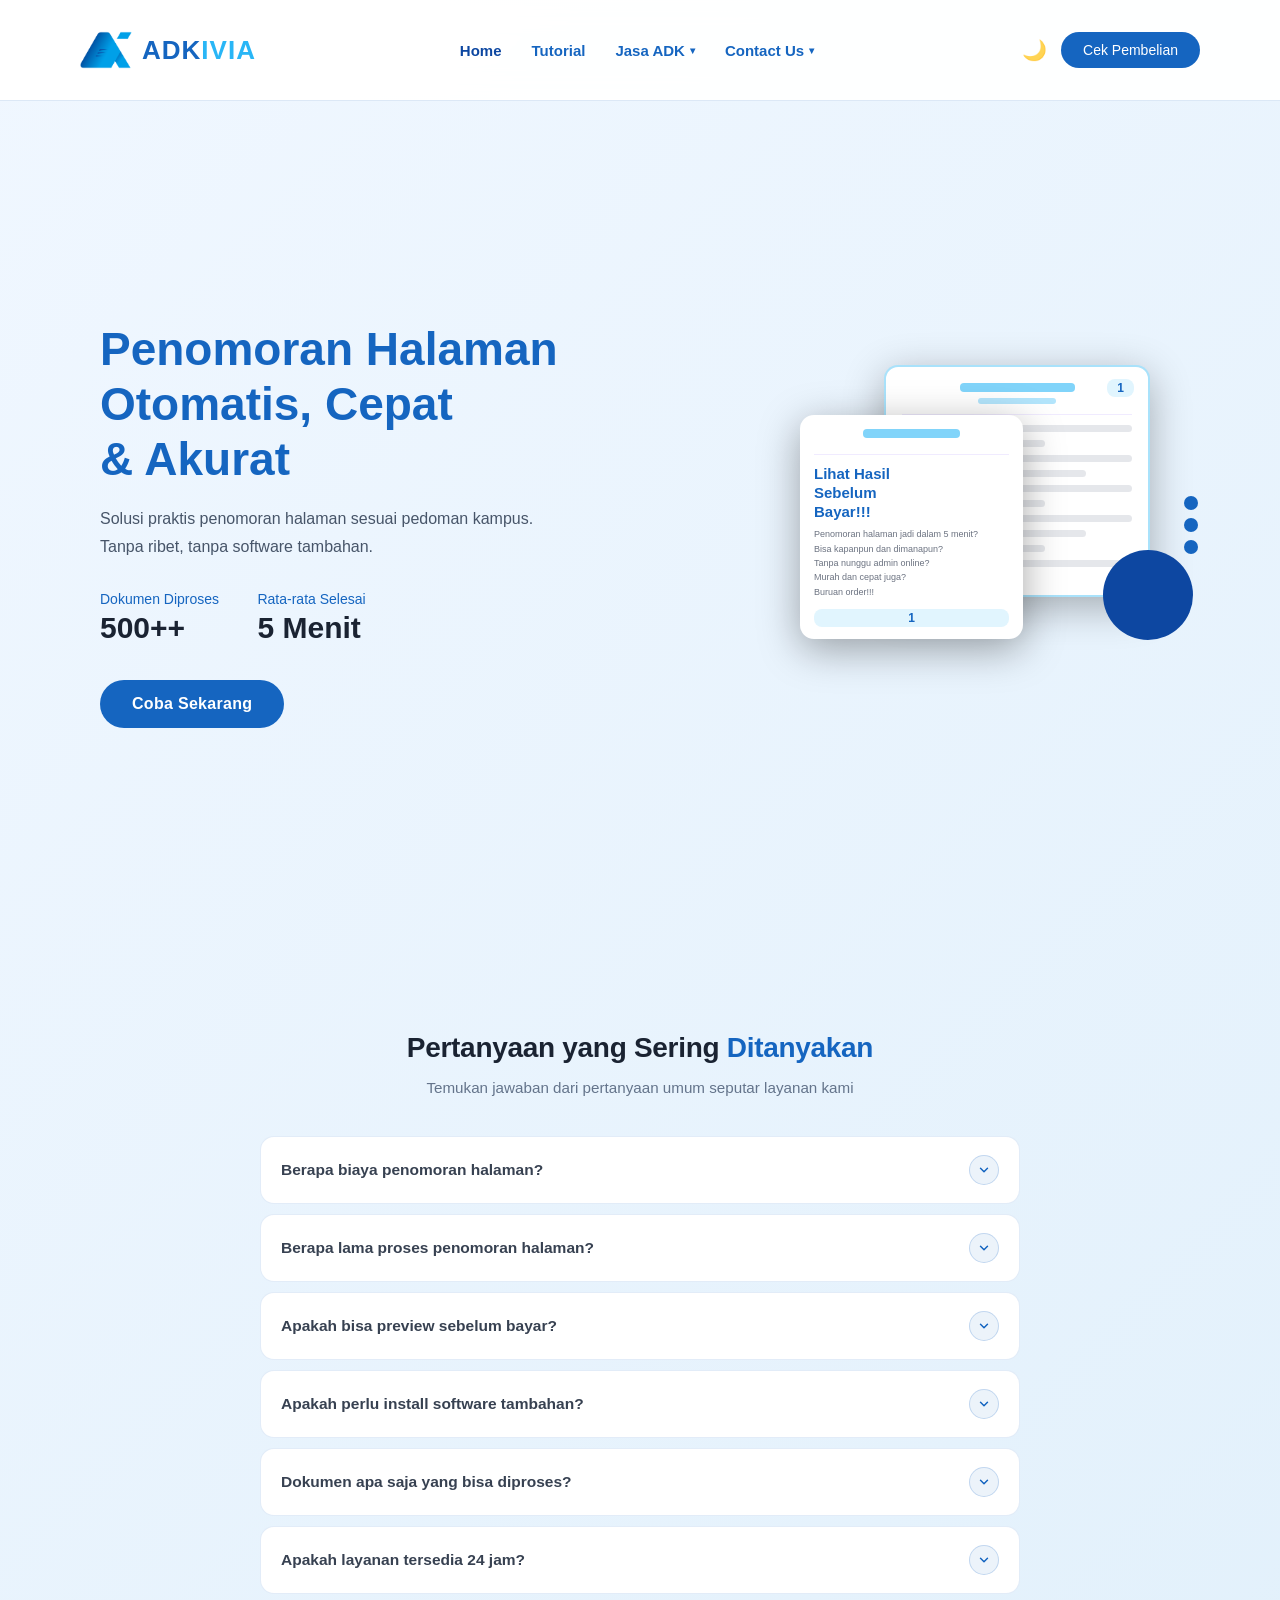
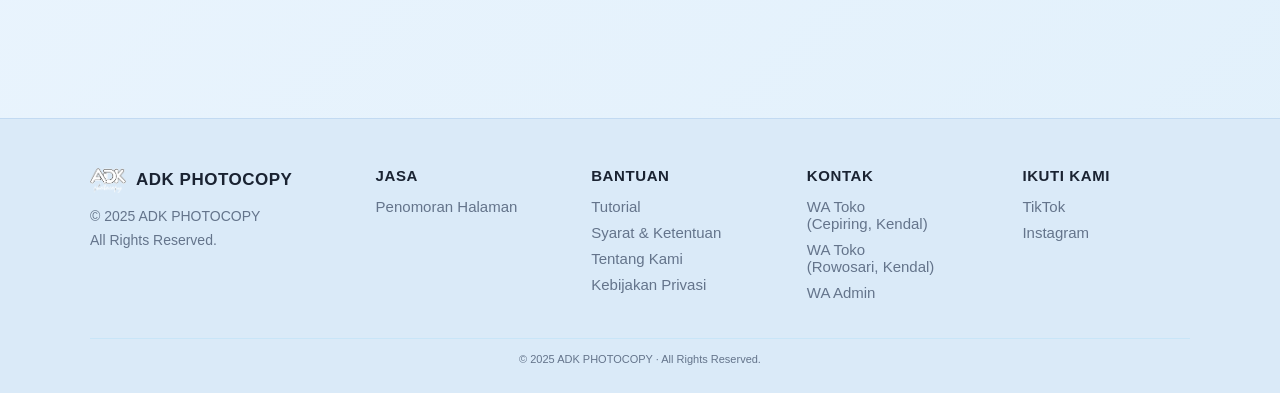
==== commit e0a5dcb2: "revert: restore navbar logo height to 52px" ====
--- a/index.html
+++ b/index.html
@@ -112,7 +112,7 @@
     <!-- NAVBAR -->
     <div class="navbar">
         <a href="index.html" class="logo">
-            <img src="Favicon Adkivia.png" alt="ADK Logo" style="width:52px;height:104px;object-fit:contain;flex-shrink:0;">
+            <img src="Favicon Adkivia.png" alt="ADK Logo" style="width:52px;height:52px;object-fit:contain;flex-shrink:0;">
             <span><span style="color:#1565C0">ADK</span><span style="color:#29B6F6">IVIA</span></span>
         </a>
 
@@ -190,7 +190,7 @@
     <div class="mobile-nav" id="mobileNav">
         <div class="mobile-nav-header">
             <a href="index.html" class="logo">
-                <img src="Favicon Adkivia.png" alt="ADK Logo" style="width:52px;height:104px;object-fit:contain;flex-shrink:0;">
+                <img src="Favicon Adkivia.png" alt="ADK Logo" style="width:52px;height:52px;object-fit:contain;flex-shrink:0;">
                 <span><span style="color:#1565C0">ADK</span><span style="color:#29B6F6">IVIA</span></span>
             </a>
             <div style="display:flex;align-items:center;gap:8px;">
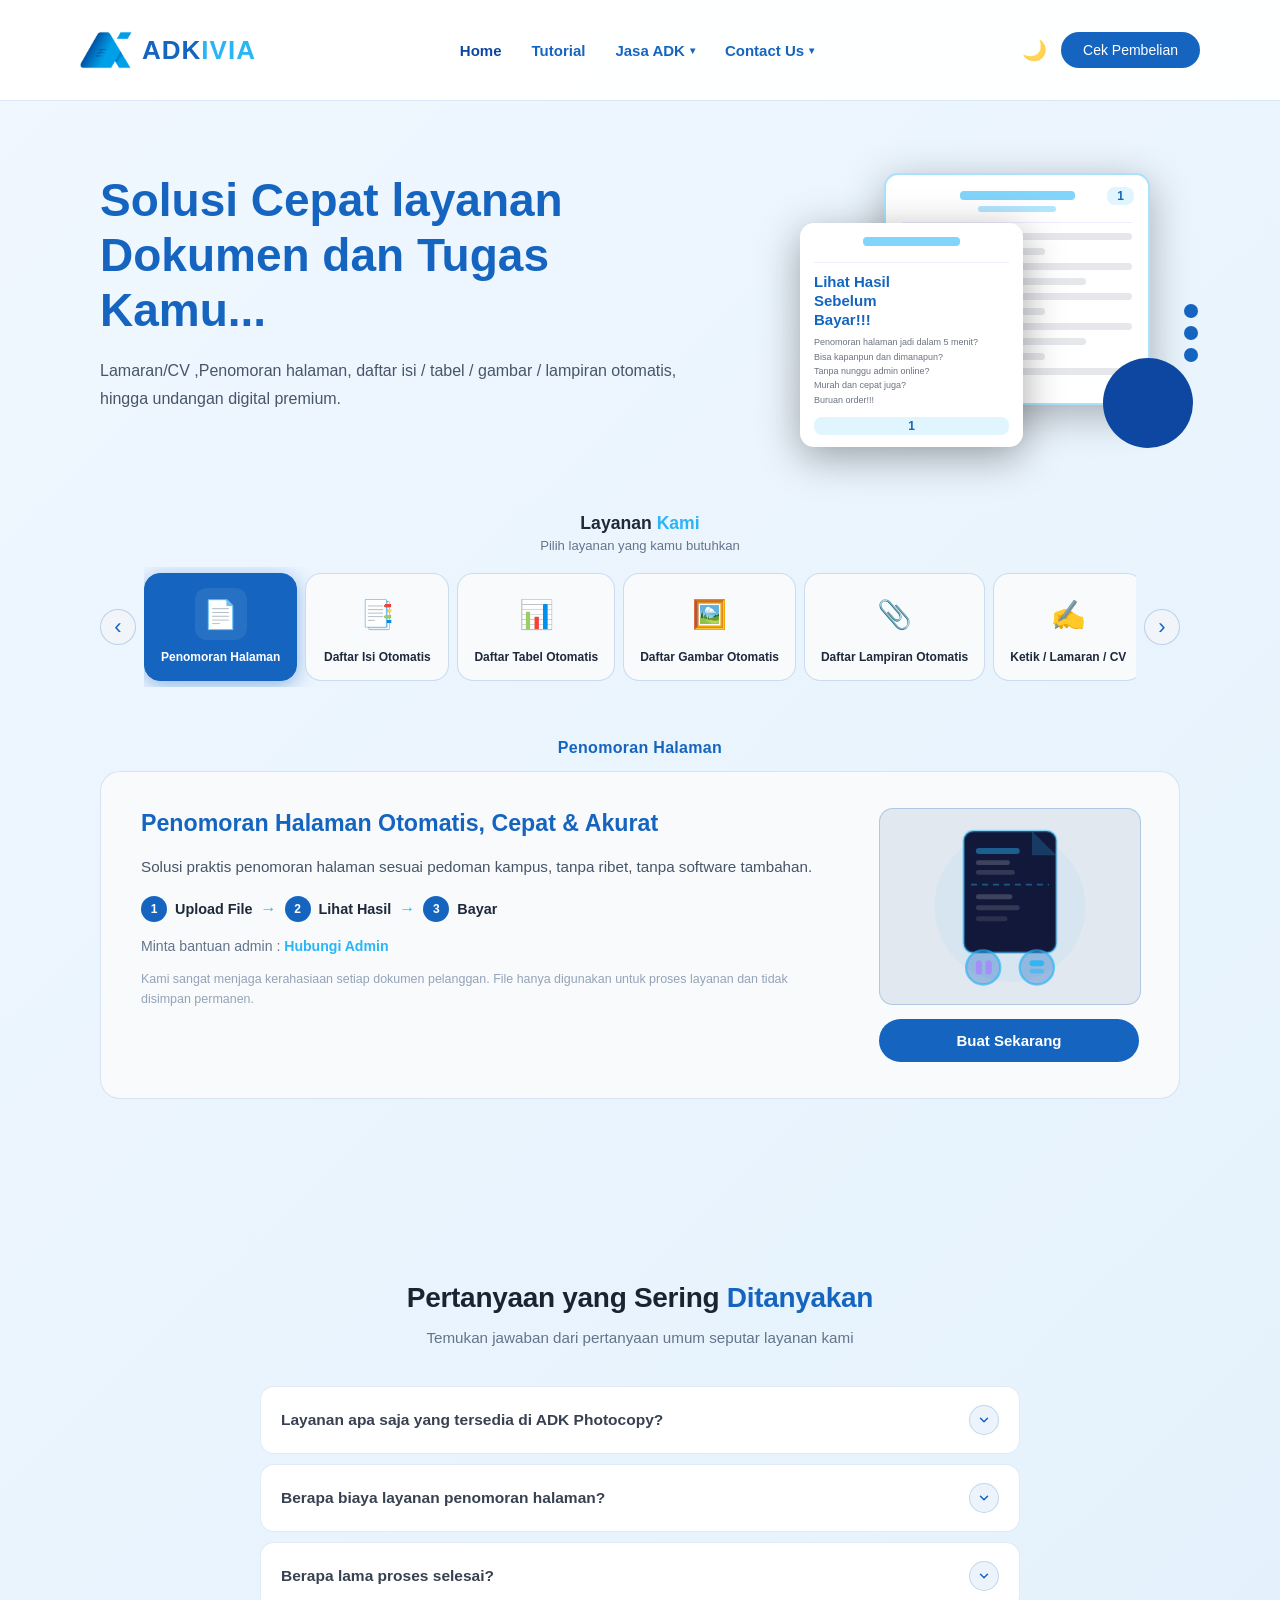
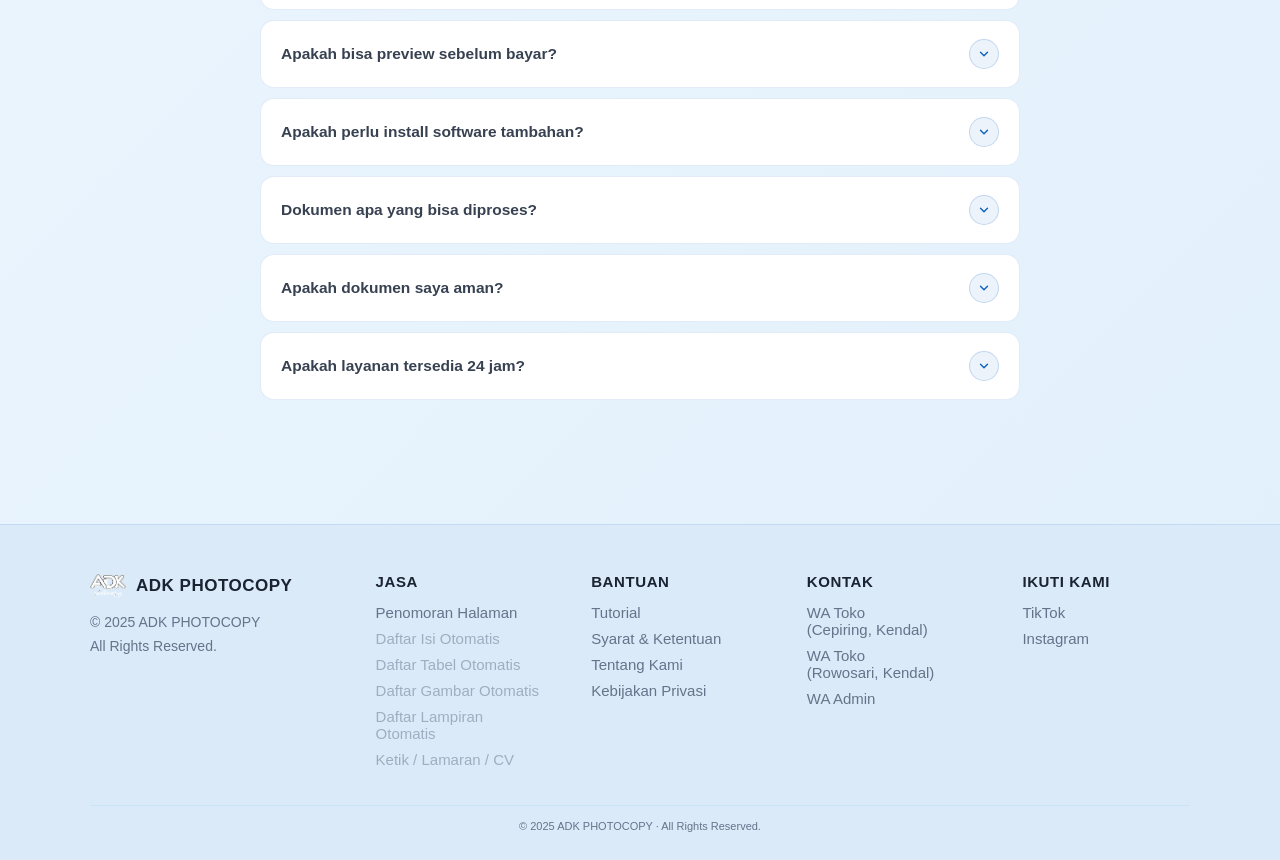
==== commit e1decf82: "feat: redesign home page — layanan kami carousel, ilustrasi SVG, maintenance per-service" ====
--- a/index.html
+++ b/index.html
@@ -45,8 +45,8 @@
             "addressCountry": "ID"
           },
           "sameAs": [
-            "https://www.instagram.com/adk_rowosari",
-            "https://www.tiktok.com/@adk_rowosari"
+            "https://www.instagram.com/adkivia",
+            "https://www.tiktok.com/@adkivia"
           ]
         },
         {
@@ -129,6 +129,26 @@
                         <div class="dropdown-item-icon">📄</div>
                         <div class="dropdown-item-title">Penomoran Halaman</div>
                     </a>
+                    <a href="#layanan" onclick="selectLayanan(1)">
+                        <div class="dropdown-item-icon" style="background:rgba(139,92,246,0.15);">📑</div>
+                        <div class="dropdown-item-title">Daftar Isi Otomatis</div>
+                    </a>
+                    <a href="#layanan" onclick="selectLayanan(2)">
+                        <div class="dropdown-item-icon" style="background:rgba(139,92,246,0.15);">📊</div>
+                        <div class="dropdown-item-title">Daftar Tabel Otomatis</div>
+                    </a>
+                    <a href="#layanan" onclick="selectLayanan(3)">
+                        <div class="dropdown-item-icon" style="background:rgba(139,92,246,0.15);">🖼️</div>
+                        <div class="dropdown-item-title">Daftar Gambar Otomatis</div>
+                    </a>
+                    <a href="#layanan" onclick="selectLayanan(4)">
+                        <div class="dropdown-item-icon" style="background:rgba(139,92,246,0.15);">📎</div>
+                        <div class="dropdown-item-title">Daftar Lampiran Otomatis</div>
+                    </a>
+                    <a href="#layanan" onclick="selectLayanan(5)">
+                        <div class="dropdown-item-icon" style="background:rgba(139,92,246,0.15);">✍️</div>
+                        <div class="dropdown-item-title">Ketik / Lamaran / CV</div>
+                    </a>
                 </div>
             </div>
 
@@ -152,11 +172,11 @@
                     </a>
                     <div class="dropdown-divider"></div>
                     <div class="dropdown-group-label">Sosial Media</div>
-                    <a href="https://www.instagram.com/adk_rowosari?igsh=MXV4OXdwbnQycGp5cg==" target="_blank" rel="noopener">
+                    <a href="https://www.instagram.com/adkivia" target="_blank" rel="noopener">
                         <div class="dropdown-item-icon" style="background:rgba(225,48,108,0.15);">📸</div>
                         <div class="dropdown-item-title">Instagram</div>
                     </a>
-                    <a href="https://www.tiktok.com/@adk_rowosari" target="_blank" rel="noopener">
+                    <a href="https://www.tiktok.com/@adkivia" target="_blank" rel="noopener">
                         <div class="dropdown-item-icon" style="background:rgba(0,0,0,0.12);">🎵</div>
                         <div class="dropdown-item-title">TikTok</div>
                     </a>
@@ -177,8 +197,8 @@
                 <a href="https://wa.me/62895341996647" target="_blank" rel="noopener">🏪 WA Toko (Rowosari)</a>
                 <div class="dropdown-divider"></div>
                 <div class="dropdown-group-label">Sosial Media</div>
-                <a href="https://www.instagram.com/adk_rowosari?igsh=MXV4OXdwbnQycGp5cg==" target="_blank" rel="noopener">📸 Instagram</a>
-                <a href="https://www.tiktok.com/@adk_rowosari" target="_blank" rel="noopener">🎵 TikTok</a>
+                <a href="https://www.instagram.com/adkivia" target="_blank" rel="noopener">📸 Instagram</a>
+                <a href="https://www.tiktok.com/@adkivia" target="_blank" rel="noopener">🎵 TikTok</a>
             </div>
         </div>
         <button class="theme-toggle theme-toggle-mob" onclick="toggleTheme()" title="Mode Siang">☀️</button>
@@ -207,8 +227,8 @@
             <a href="https://wa.me/6281228790091" target="_blank" rel="noopener" class="mobile-nav-contact">💬 WA Admin</a>
             <a href="https://wa.me/6287700277748" target="_blank" rel="noopener" class="mobile-nav-contact">🏪 WA Toko (Cepiring)</a>
             <a href="https://wa.me/62895341996647" target="_blank" rel="noopener" class="mobile-nav-contact">🏪 WA Toko (Rowosari)</a>
-            <a href="https://www.instagram.com/adk_rowosari?igsh=MXV4OXdwbnQycGp5cg==" target="_blank" rel="noopener" class="mobile-nav-contact">📸 Instagram</a>
-            <a href="https://www.tiktok.com/@adk_rowosari" target="_blank" rel="noopener" class="mobile-nav-contact">🎵 TikTok</a>
+            <a href="https://www.instagram.com/adkivia" target="_blank" rel="noopener" class="mobile-nav-contact">📸 Instagram</a>
+            <a href="https://www.tiktok.com/@adkivia" target="_blank" rel="noopener" class="mobile-nav-contact">🎵 TikTok</a>
         </div>
         <div class="mobile-nav-footer">
             <a href="cek_pembelian.php" class="btn-nav">Cek Pembelian</a>
@@ -220,29 +240,12 @@
 
         <!-- KIRI -->
         <div class="hero-left">
-            <h1>
-                Penomoran Halaman<br>
-                Otomatis, Cepat<br>
-                &amp; Akurat
-            </h1>
+            <h1>Solusi Cepat layanan Dokumen dan Tugas Kamu...</h1>
 
             <p>
-                Solusi praktis penomoran halaman sesuai pedoman kampus.<br>
-                Tanpa ribet, tanpa software tambahan.
+                Lamaran/CV ,Penomoran halaman, daftar isi / tabel / gambar / lampiran otomatis, hingga undangan digital premium.
             </p>
 
-            <div class="stats-row">
-                <div class="stat-item">
-                    <span class="stat-label">Dokumen Diproses</span>
-                    <span class="stat-num">500++</span>
-                </div>
-                <div class="stat-item">
-                    <span class="stat-label">Rata-rata Selesai</span>
-                    <span class="stat-num">5 Menit</span>
-                </div>
-            </div>
-
-            <a href="jasa.html" class="btn-main">Coba Sekarang</a>
         </div>
 
         <!-- KANAN -->
@@ -290,7 +293,21 @@
                 <!-- Dots dekoratif -->
                 <div class="hc-dots"><span></span><span></span><span></span></div>
 
-
+            </div>
+        </div>
+
+        <!-- CAROUSEL — full width row -->
+        <div class="hero-carousel-row">
+            <div class="layanan-head">
+                <h2 class="layanan-title">Layanan <span>Kami</span></h2>
+                <p class="layanan-subtitle">Pilih layanan yang kamu butuhkan</p>
+            </div>
+            <div class="layanan-carousel-outer">
+                <button class="car-arrow car-left" id="carLeft" onclick="carScroll(-1)" aria-label="Sebelumnya">&#8249;</button>
+                <div class="layanan-carousel" id="layananCarousel">
+                    <!-- diisi oleh JS -->
+                </div>
+                <button class="car-arrow car-right" id="carRight" onclick="carScroll(1)" aria-label="Berikutnya">&#8250;</button>
             </div>
         </div>
 
@@ -308,6 +325,19 @@
         });
     </script>
 
+    <!-- LAYANAN DETAIL -->
+    <section class="layanan-section" id="layanan">
+        <div class="layanan-wrap">
+            <!-- SELECTED LABEL -->
+            <p class="lay-selected-name" id="laySelectedName">Penomoran Halaman</p>
+
+            <!-- DETAIL PANEL -->
+            <div class="lay-detail" id="layDetail">
+                <!-- diisi oleh JS -->
+            </div>
+        </div>
+    </section>
+
     <!-- FAQ Section -->
     <section class="faq-section" id="faq">
         <div class="faq-wrap">
@@ -316,14 +346,21 @@
             <div class="faq-list">
                 <div class="faq-item">
                     <button class="faq-q" onclick="toggleFaq(this)">
-                        Berapa biaya penomoran halaman?
+                        Layanan apa saja yang tersedia di ADK Photocopy?
+                        <span class="faq-icon"><svg viewBox="0 0 24 24"><polyline points="6 9 12 15 18 9"/></svg></span>
+                    </button>
+                    <div class="faq-a">Tersedia berbagai layanan: <strong>Penomoran Halaman</strong>, Daftar Isi Otomatis, Daftar Tabel Otomatis, Daftar Gambar Otomatis, Daftar Lampiran Otomatis, dan Ketik / Lamaran / CV.</div>
+                </div>
+                <div class="faq-item">
+                    <button class="faq-q" onclick="toggleFaq(this)">
+                        Berapa biaya layanan penomoran halaman?
                         <span class="faq-icon"><svg viewBox="0 0 24 24"><polyline points="6 9 12 15 18 9"/></svg></span>
                     </button>
                     <div class="faq-a">Mulai dari <strong>Rp 5.000</strong> per dokumen. Harga bervariasi tergantung paket yang dipilih.</div>
                 </div>
                 <div class="faq-item">
                     <button class="faq-q" onclick="toggleFaq(this)">
-                        Berapa lama proses penomoran halaman?
+                        Berapa lama proses selesai?
                         <span class="faq-icon"><svg viewBox="0 0 24 24"><polyline points="6 9 12 15 18 9"/></svg></span>
                     </button>
                     <div class="faq-a">Rata-rata selesai dalam <strong>5 menit</strong>. Prosesnya otomatis tanpa perlu menunggu admin.</div>
@@ -333,7 +370,7 @@
                         Apakah bisa preview sebelum bayar?
                         <span class="faq-icon"><svg viewBox="0 0 24 24"><polyline points="6 9 12 15 18 9"/></svg></span>
                     </button>
-                    <div class="faq-a">Ya, Anda bisa melihat hasil penomoran terlebih dahulu <strong>sebelum melakukan pembayaran</strong>.</div>
+                    <div class="faq-a">Ya, Anda bisa melihat hasil terlebih dahulu <strong>sebelum melakukan pembayaran</strong>.</div>
                 </div>
                 <div class="faq-item">
                     <button class="faq-q" onclick="toggleFaq(this)">
@@ -344,10 +381,17 @@
                 </div>
                 <div class="faq-item">
                     <button class="faq-q" onclick="toggleFaq(this)">
-                        Dokumen apa saja yang bisa diproses?
-                        <span class="faq-icon"><svg viewBox="0 0 24 24"><polyline points="6 9 12 15 18 9"/></svg></span>
-                    </button>
-                    <div class="faq-a">Skripsi, laporan kerja praktik, tugas akhir, dan dokumen kampus lainnya yang memerlukan penomoran halaman romawi dan angka.</div>
+                        Dokumen apa yang bisa diproses?
+                        <span class="faq-icon"><svg viewBox="0 0 24 24"><polyline points="6 9 12 15 18 9"/></svg></span>
+                    </button>
+                    <div class="faq-a">Skripsi, laporan kerja praktik, tugas akhir, dan dokumen kampus lainnya dalam format <strong>.docx (Microsoft Word)</strong>.</div>
+                </div>
+                <div class="faq-item">
+                    <button class="faq-q" onclick="toggleFaq(this)">
+                        Apakah dokumen saya aman?
+                        <span class="faq-icon"><svg viewBox="0 0 24 24"><polyline points="6 9 12 15 18 9"/></svg></span>
+                    </button>
+                    <div class="faq-a">Ya. Kami <strong>sangat menjaga kerahasiaan</strong> setiap dokumen pelanggan. File hanya digunakan untuk proses layanan dan tidak disimpan permanen.</div>
                 </div>
                 <div class="faq-item">
                     <button class="faq-q" onclick="toggleFaq(this)">
@@ -372,6 +416,11 @@
             <div class="footer-col">
                 <h4>Jasa</h4>
                 <a href="jasa.html">Penomoran Halaman</a>
+                <a href="#layanan" style="opacity:0.5" onclick="selectLayanan(1)">Daftar Isi Otomatis</a>
+                <a href="#layanan" style="opacity:0.5" onclick="selectLayanan(2)">Daftar Tabel Otomatis</a>
+                <a href="#layanan" style="opacity:0.5" onclick="selectLayanan(3)">Daftar Gambar Otomatis</a>
+                <a href="#layanan" style="opacity:0.5" onclick="selectLayanan(4)">Daftar Lampiran Otomatis</a>
+                <a href="#layanan" style="opacity:0.5" onclick="selectLayanan(5)">Ketik / Lamaran / CV</a>
             </div>
             <div class="footer-col">
                 <h4>Bantuan</h4>
@@ -388,8 +437,8 @@
             </div>
             <div class="footer-col">
                 <h4>Ikuti Kami</h4>
-                <a href="https://www.tiktok.com/@adk_rowosari" target="_blank" rel="noopener">TikTok</a>
-                <a href="https://www.instagram.com/adk_rowosari?igsh=MXV4OXdwbnQycGp5cg==" target="_blank" rel="noopener">Instagram</a>
+                <a href="https://www.tiktok.com/@adkivia" target="_blank" rel="noopener">TikTok</a>
+                <a href="https://www.instagram.com/adkivia" target="_blank" rel="noopener">Instagram</a>
             </div>
         </div>
         <hr class="footer-divider">
@@ -407,6 +456,203 @@
         if (!isOpen) { item.classList.add('open'); a.classList.add('open'); }
     }
     </script>
+    <!-- LAYANAN KAMI SCRIPT -->
+    <script>
+    var LAYANAN = [
+        { id:'penomoran',       name:'Penomoran Halaman',        icon:'📄', title:'Penomoran Halaman Otomatis, Cepat & Akurat',      desc:'Solusi praktis penomoran halaman sesuai pedoman kampus, tanpa ribet, tanpa software tambahan.',        link:'jasa.html' },
+        { id:'daftar_isi',      name:'Daftar Isi Otomatis',      icon:'📑', title:'Daftar Isi Otomatis, Rapi & Terstruktur',         desc:'Generate daftar isi dokumen secara otomatis sesuai format penulisan ilmiah kampus.',                 link:'#' },
+        { id:'daftar_tabel',    name:'Daftar Tabel Otomatis',    icon:'📊', title:'Daftar Tabel Otomatis, Lengkap & Akurat',         desc:'Buat daftar tabel lengkap secara otomatis untuk skripsi dan laporan kampus.',                         link:'#' },
+        { id:'daftar_gambar',   name:'Daftar Gambar Otomatis',   icon:'🖼️', title:'Daftar Gambar Otomatis, Lengkap & Rapi',          desc:'Generate daftar gambar dokumen secara otomatis sesuai standar penulisan kampus.',                     link:'#' },
+        { id:'daftar_lampiran', name:'Daftar Lampiran Otomatis', icon:'📎', title:'Daftar Lampiran Otomatis, Teratur & Akurat',      desc:'Buat daftar lampiran lengkap dan terstruktur secara otomatis untuk dokumen akademik.',                 link:'#' },
+        { id:'ketik',           name:'Ketik / Lamaran / CV',     icon:'✍️', title:'Ketik Dokumen, Lamaran & CV Profesional',         desc:'Layanan pengetikan dokumen, surat lamaran kerja, dan CV profesional siap kirim.',                     link:'#' }
+    ];
+
+    /* ── Ilustrasi SVG per layanan ─────────────────────────────────────── */
+    var SERVICE_ILLUS = {
+        /* Penomoran — dokumen + dashed divider + dua badge halaman */
+        penomoran:
+            '<svg width="100%" height="100%" viewBox="0 0 200 160" xmlns="http://www.w3.org/2000/svg">' +
+            '<circle cx="100" cy="80" r="62" fill="rgba(41,182,246,0.06)"/>' +
+            '<rect x="62" y="18" width="76" height="100" rx="8" fill="rgba(8,13,48,0.95)" stroke="rgba(41,182,246,0.45)" stroke-width="2"/>' +
+            '<path d="M118 18 L138 38 L118 38 Z" fill="rgba(41,182,246,0.22)"/>' +
+            '<rect x="72" y="32" width="36" height="5" rx="2.5" fill="rgba(41,182,246,0.45)"/>' +
+            '<rect x="72" y="42" width="28" height="4" rx="2" fill="rgba(255,255,255,0.18)"/>' +
+            '<rect x="72" y="50" width="32" height="4" rx="2" fill="rgba(255,255,255,0.14)"/>' +
+            '<line x1="68" y1="62" x2="132" y2="62" stroke="rgba(41,182,246,0.4)" stroke-width="1.5" stroke-dasharray="5,4"/>' +
+            '<rect x="72" y="70" width="30" height="4" rx="2" fill="rgba(255,255,255,0.18)"/>' +
+            '<rect x="72" y="79" width="36" height="4" rx="2" fill="rgba(255,255,255,0.14)"/>' +
+            '<rect x="72" y="88" width="26" height="4" rx="2" fill="rgba(255,255,255,0.10)"/>' +
+            '<circle cx="78" cy="130" r="14" fill="rgba(21,101,192,0.35)" stroke="rgba(41,182,246,0.65)" stroke-width="2"/>' +
+            '<rect x="72" y="124" width="5" height="12" rx="2.5" fill="rgba(167,139,250,0.9)"/>' +
+            '<rect x="80" y="124" width="5" height="12" rx="2.5" fill="rgba(167,139,250,0.9)"/>' +
+            '<circle cx="122" cy="130" r="14" fill="rgba(21,101,192,0.35)" stroke="rgba(41,182,246,0.65)" stroke-width="2"/>' +
+            '<rect x="116" y="124" width="12" height="5" rx="2.5" fill="rgba(41,182,246,0.9)"/>' +
+            '<rect x="116" y="131" width="12" height="4" rx="2" fill="rgba(41,182,246,0.55)"/>' +
+            '</svg>',
+
+        /* Daftar Isi — baris hirarki dengan titik di kanan */
+        daftar_isi:
+            '<svg width="100%" height="100%" viewBox="0 0 200 160" xmlns="http://www.w3.org/2000/svg">' +
+            '<circle cx="100" cy="80" r="62" fill="rgba(139,92,246,0.07)"/>' +
+            '<rect x="38" y="38" width="8" height="8" rx="2" fill="rgba(167,139,250,0.8)"/>' +
+            '<rect x="52" y="39" width="80" height="6" rx="3" fill="rgba(255,255,255,0.85)"/>' +
+            '<circle cx="152" cy="42" r="5" fill="rgba(167,139,250,0.7)"/>' +
+            '<rect x="46" y="55" width="4" height="4" rx="1" fill="rgba(167,139,250,0.5)"/>' +
+            '<rect x="56" y="56" width="60" height="4" rx="2" fill="rgba(255,255,255,0.35)"/>' +
+            '<circle cx="140" cy="58" r="4" fill="rgba(167,139,250,0.4)"/>' +
+            '<rect x="46" y="68" width="4" height="4" rx="1" fill="rgba(167,139,250,0.5)"/>' +
+            '<rect x="56" y="69" width="68" height="4" rx="2" fill="rgba(255,255,255,0.35)"/>' +
+            '<circle cx="140" cy="71" r="4" fill="rgba(167,139,250,0.4)"/>' +
+            '<rect x="38" y="83" width="8" height="8" rx="2" fill="rgba(167,139,250,0.8)"/>' +
+            '<rect x="52" y="84" width="72" height="6" rx="3" fill="rgba(255,255,255,0.85)"/>' +
+            '<circle cx="152" cy="87" r="5" fill="rgba(167,139,250,0.7)"/>' +
+            '<rect x="46" y="100" width="4" height="4" rx="1" fill="rgba(167,139,250,0.5)"/>' +
+            '<rect x="56" y="101" width="56" height="4" rx="2" fill="rgba(255,255,255,0.35)"/>' +
+            '<circle cx="140" cy="103" r="4" fill="rgba(167,139,250,0.4)"/>' +
+            '<rect x="38" y="115" width="8" height="8" rx="2" fill="rgba(167,139,250,0.8)"/>' +
+            '<rect x="52" y="116" width="76" height="6" rx="3" fill="rgba(255,255,255,0.85)"/>' +
+            '<circle cx="152" cy="119" r="5" fill="rgba(167,139,250,0.7)"/>' +
+            '</svg>',
+
+        /* Daftar Tabel — grid 3x4 bersih dengan header berwarna */
+        daftar_tabel:
+            '<svg width="100%" height="100%" viewBox="0 0 200 160" xmlns="http://www.w3.org/2000/svg">' +
+            '<circle cx="100" cy="80" r="62" fill="rgba(52,211,153,0.06)"/>' +
+            '<rect x="30" y="30" width="140" height="100" rx="10" fill="rgba(8,13,48,0.9)" stroke="rgba(52,211,153,0.4)" stroke-width="2"/>' +
+            '<rect x="30" y="30" width="140" height="24" rx="10" fill="rgba(4,100,70,0.7)"/>' +
+            '<rect x="30" y="46" width="140" height="8" fill="rgba(4,100,70,0.7)"/>' +
+            '<rect x="36" y="37" width="32" height="5" rx="2.5" fill="rgba(52,211,153,0.7)"/>' +
+            '<rect x="80" y="37" width="38" height="5" rx="2.5" fill="rgba(52,211,153,0.7)"/>' +
+            '<rect x="130" y="37" width="32" height="5" rx="2.5" fill="rgba(52,211,153,0.7)"/>' +
+            '<line x1="77" y1="54" x2="77" y2="130" stroke="rgba(52,211,153,0.25)" stroke-width="1"/>' +
+            '<line x1="127" y1="54" x2="127" y2="130" stroke="rgba(52,211,153,0.25)" stroke-width="1"/>' +
+            '<line x1="30" y1="76" x2="170" y2="76" stroke="rgba(52,211,153,0.2)" stroke-width="1"/>' +
+            '<line x1="30" y1="98" x2="170" y2="98" stroke="rgba(52,211,153,0.2)" stroke-width="1"/>' +
+            '<line x1="30" y1="114" x2="170" y2="114" stroke="rgba(52,211,153,0.2)" stroke-width="1"/>' +
+            '</svg>',
+
+        /* Daftar Gambar — frame foto dengan lanskap */
+        daftar_gambar:
+            '<svg width="100%" height="100%" viewBox="0 0 200 160" xmlns="http://www.w3.org/2000/svg">' +
+            '<circle cx="100" cy="80" r="62" fill="rgba(251,191,36,0.06)"/>' +
+            '<rect x="30" y="22" width="140" height="108" rx="10" fill="rgba(8,13,48,0.9)" stroke="rgba(251,191,36,0.4)" stroke-width="2"/>' +
+            '<rect x="42" y="34" width="116" height="78" rx="6" fill="rgba(251,191,36,0.08)" stroke="rgba(251,191,36,0.3)" stroke-width="1.5"/>' +
+            '<circle cx="68" cy="52" r="10" fill="rgba(251,191,36,0.35)"/>' +
+            '<circle cx="68" cy="52" r="5" fill="rgba(251,191,36,0.6)"/>' +
+            '<polygon points="42,112 75,72 98,90 120,68 158,112" fill="rgba(251,191,36,0.18)"/>' +
+            '<polygon points="42,112 75,72 98,90 120,68 158,112" fill="none" stroke="rgba(251,191,36,0.4)" stroke-width="1.5" stroke-linejoin="round"/>' +
+            '<rect x="42" y="118" width="116" height="4" rx="2" fill="rgba(255,255,255,0.2)"/>' +
+            '<rect x="42" y="125" width="80" height="3" rx="1.5" fill="rgba(255,255,255,0.12)"/>' +
+            '</svg>',
+
+        /* Daftar Lampiran — paperclip besar terpusat */
+        daftar_lampiran:
+            '<svg width="100%" height="100%" viewBox="0 0 200 160" xmlns="http://www.w3.org/2000/svg">' +
+            '<circle cx="100" cy="80" r="62" fill="rgba(244,114,182,0.06)"/>' +
+            '<rect x="55" y="26" width="60" height="90" rx="10" fill="rgba(8,13,48,0.85)" stroke="rgba(244,114,182,0.3)" stroke-width="1.5"/>' +
+            '<rect x="63" y="36" width="44" height="4" rx="2" fill="rgba(255,255,255,0.18)"/>' +
+            '<rect x="63" y="46" width="36" height="3" rx="1.5" fill="rgba(255,255,255,0.12)"/>' +
+            '<rect x="63" y="54" width="40" height="3" rx="1.5" fill="rgba(255,255,255,0.12)"/>' +
+            '<rect x="63" y="62" width="32" height="3" rx="1.5" fill="rgba(255,255,255,0.10)"/>' +
+            '<path d="M130 118 C130 96 112 80 92 80 C72 80 58 96 58 116 L58 52 C58 36 70 26 84 26 C98 26 108 36 108 52 L108 108 C108 116 103 122 96 122 C89 122 84 116 84 108 L84 60" stroke="rgba(244,114,182,0.75)" stroke-width="3.5" fill="none" stroke-linecap="round" stroke-linejoin="round"/>' +
+            '</svg>',
+
+        /* Ketik/CV — profil orang + baris konten */
+        ketik:
+            '<svg width="100%" height="100%" viewBox="0 0 200 160" xmlns="http://www.w3.org/2000/svg">' +
+            '<circle cx="100" cy="80" r="62" fill="rgba(96,165,250,0.06)"/>' +
+            '<rect x="26" y="20" width="148" height="120" rx="10" fill="rgba(8,13,48,0.9)" stroke="rgba(96,165,250,0.4)" stroke-width="2"/>' +
+            '<circle cx="62" cy="56" r="20" fill="rgba(96,165,250,0.15)" stroke="rgba(96,165,250,0.45)" stroke-width="1.5"/>' +
+            '<circle cx="62" cy="51" r="9" fill="rgba(96,165,250,0.5)"/>' +
+            '<path d="M42 76 Q62 65 82 76" fill="rgba(96,165,250,0.2)" stroke="rgba(96,165,250,0.4)" stroke-width="1.5" stroke-linecap="round"/>' +
+            '<rect x="94" y="38" width="68" height="6" rx="3" fill="rgba(96,165,250,0.6)"/>' +
+            '<rect x="94" y="50" width="54" height="4" rx="2" fill="rgba(255,255,255,0.25)"/>' +
+            '<rect x="94" y="60" width="46" height="4" rx="2" fill="rgba(255,255,255,0.18)"/>' +
+            '<line x1="36" y1="90" x2="164" y2="90" stroke="rgba(96,165,250,0.2)" stroke-width="1"/>' +
+            '<rect x="36" y="98" width="54" height="5" rx="2.5" fill="rgba(96,165,250,0.4)"/>' +
+            '<rect x="36" y="110" width="128" height="4" rx="2" fill="rgba(255,255,255,0.14)"/>' +
+            '<rect x="36" y="120" width="110" height="4" rx="2" fill="rgba(255,255,255,0.10)"/>' +
+            '<path d="M36 133 Q55 126 78 130 Q98 126 118 130" stroke="rgba(96,165,250,0.45)" stroke-width="2" fill="none" stroke-linecap="round"/>' +
+            '</svg>'
+    };
+
+    var _activeIdx = 0;
+    var _maintStatus = {};
+
+    function renderCarousel() {
+        var car = document.getElementById('layananCarousel');
+        car.innerHTML = '';
+        LAYANAN.forEach(function(s, i) {
+            var card = document.createElement('div');
+            card.className = 'lay-card' + (i === _activeIdx ? ' active' : '');
+            card.setAttribute('data-idx', i);
+            card.onclick = function() { selectLayanan(i); };
+            card.innerHTML =
+                '<div class="lay-card-icon">' +
+                    '<img src="icons/' + s.id + '.png" alt="' + s.name + '" onerror="this.style.display=\'none\';this.nextElementSibling.style.display=\'flex\'">' +
+                    '<div class="lay-card-icon-emoji" style="display:none">' + s.icon + '</div>' +
+                '</div>' +
+                '<span class="lay-card-name">' + s.name + '</span>';
+            car.appendChild(card);
+        });
+    }
+
+    function renderDetail() {
+        var s = LAYANAN[_activeIdx];
+        var isMaint = _maintStatus[s.id] === true;
+        var panel = document.getElementById('layDetail');
+        var btnHtml = isMaint
+            ? '<button class="lay-btn-main lay-btn-maint" disabled>🔧 Maintenance</button>'
+            : '<a href="' + s.link + '" class="lay-btn-main lay-btn-full">Buat Sekarang</a>';
+        var illus = SERVICE_ILLUS[s.id] || '';
+        panel.innerHTML =
+            '<div class="lay-detail-inner">' +
+                '<div class="lay-detail-left">' +
+                    '<h3 class="lay-detail-title">' + s.title + '</h3>' +
+                    '<p class="lay-detail-desc">' + s.desc + '</p>' +
+                    '<div class="lay-steps">' +
+                        '<div class="lay-step"><span class="lay-step-num">1</span><span>Upload File</span></div>' +
+                        '<div class="lay-step-arrow">→</div>' +
+                        '<div class="lay-step"><span class="lay-step-num">2</span><span>Lihat Hasil</span></div>' +
+                        '<div class="lay-step-arrow">→</div>' +
+                        '<div class="lay-step"><span class="lay-step-num">3</span><span>Bayar</span></div>' +
+                    '</div>' +
+                    '<p class="lay-admin-text">Minta bantuan admin : <a href="https://wa.me/6281228790091" target="_blank" rel="noopener" class="lay-admin-link">Hubungi Admin</a></p>' +
+                    '<p class="lay-privacy">Kami sangat menjaga kerahasiaan setiap dokumen pelanggan. File hanya digunakan untuk proses layanan dan tidak disimpan permanen.</p>' +
+                '</div>' +
+                '<div class="lay-detail-right">' +
+                    '<div class="lay-img-wrap">' + illus + '</div>' +
+                    btnHtml +
+                '</div>' +
+            '</div>';
+        document.getElementById('laySelectedName').textContent = s.name;
+        document.querySelectorAll('.lay-card').forEach(function(el, i) {
+            el.classList.toggle('active', i === _activeIdx);
+        });
+    }
+
+    function selectLayanan(idx) {
+        _activeIdx = idx;
+        renderDetail();
+        document.querySelectorAll('.lay-card').forEach(function(el, i) {
+            el.classList.toggle('active', i === idx);
+        });
+    }
+
+    function carScroll(dir) {
+        var car = document.getElementById('layananCarousel');
+        car.scrollBy({ left: dir * 200, behavior: 'smooth' });
+    }
+
+    renderCarousel();
+    renderDetail();
+
+    fetch('api/maintenance_status.php')
+        .then(function(r){ return r.json(); })
+        .then(function(d){ _maintStatus = d.services || {}; renderDetail(); })
+        .catch(function(){});
+    </script>
+
     <script src="nocopy.js"></script>
     <script src="theme.js?v=1"></script>
 </body>
--- a/style.css
+++ b/style.css
@@ -89,22 +89,36 @@
 
 /* HERO */
 .hero {
-    display: flex;
-    flex-wrap: wrap;
-    justify-content: space-between;
-    align-items: center;
-    padding: 80px 60px 60px;
-    min-height: calc(100vh - 72px);
+    display: grid;
+    grid-template-columns: 1fr auto;
+    grid-template-rows: auto auto;
+    grid-template-areas:
+        "left  right"
+        "carousel carousel";
+    column-gap: 60px;
+    row-gap: 20px;
+    padding: 72px 60px 24px;
     max-width: 1200px;
     margin: 0 auto;
     box-sizing: border-box;
-    gap: 40px;
 }
 
 /* KIRI */
 .hero-left {
-    flex: 1;
-    min-width: 0;   /* izinkan menyempit dan wrap */
+    grid-area: left;
+    min-width: 0;
+}
+
+/* KANAN */
+.hero-right {
+    grid-area: right;
+    align-self: start;
+}
+
+/* CAROUSEL ROW — full width */
+.hero-carousel-row {
+    grid-area: carousel;
+    width: 100%;
 }
 
 /* STATS */
@@ -144,8 +158,8 @@
     box-shadow: 0 8px 20px rgba(41, 182, 246, 0.35);
 }
 
-/* KANAN */
-.hero-right {
+/* KANAN - legacy, overridden by grid area above */
+.hero-right-legacy {
     display: flex;
     justify-content: center;
 }
@@ -381,33 +395,9 @@
 
 /* MODE HP */
 @media (max-width: 768px) {
-
-    /* HERO jadi ke bawah */
-    .hero {
-        flex-direction: column;
-        padding: 40px 20px;
-        text-align: center;
-    }
-
-    /* kiri full */
-    .hero-left {
-        max-width: 100%;
-        margin-bottom: 30px;
-    }
-
     /* card full */
     .card {
         width: 100%;
-    }
-
-    /* navbar dipadatkan */
-    .navbar {
-        padding: 18px 20px;
-    }
-
-    .menu {
-        display: none;
-        /* opsional: biar simpel di HP */
     }
 
     /* INFO BOX JANGAN KE SAMPING */
@@ -417,7 +407,6 @@
         transform: translateX(-50%) translateY(10px);
     }
 
-    /* panah pindah ke atas */
     .info-box::after,
     .info-box::before {
         display: none;
@@ -501,7 +490,7 @@
     border: 1px solid rgba(41, 182, 246, 0.25);
     border-radius: 14px;
     padding: 8px;
-    min-width: 260px;
+    min-width: 220px;
     opacity: 0;
     visibility: hidden;
     transform: translateY(-8px);
@@ -547,7 +536,8 @@
 .dropdown-item-title {
     font-weight: 600;
     font-size: 14px;
-    margin-bottom: 3px;
+    margin-bottom: 0;
+    white-space: nowrap;
 }
 
 .dropdown-item-desc {
@@ -621,8 +611,7 @@
 .hero-right {
     display: flex;
     justify-content: center;
-    align-items: center;
-    flex-shrink: 0;
+    align-items: flex-start;
 }
 
 .hero-card-outer {
@@ -991,26 +980,34 @@
     font-size: 15px;
 }
 
-/* ===================== MOBILE: image hilang ===================== */
+/* ===================== TABLET: hero single column (≤900px) ===================== */
+@media (max-width: 900px) {
+    .hero {
+        display: flex;
+        flex-direction: column;
+        padding: 48px 32px 8px;
+        gap: 16px;
+    }
+
+    .hero-right {
+        display: none;
+    }
+
+    .hero-left h1 {
+        font-size: 32px;
+    }
+}
+
+/* ===================== MOBILE: navbar & font (≤640px) ===================== */
 @media (max-width: 640px) {
     .hero {
-        padding: 40px 20px 50px;
-        gap: 20px;
+        padding: 36px 20px 8px;
+        gap: 12px;
         text-align: center;
     }
 
-    .hero-right {
-        display: flex;
-        width: 100%;
-        justify-content: center;
-    }
-
-    .hero-card-outer {
-        zoom: 0.72; /* zoom mengubah layout box sekaligus — lebih reliable di mobile */
-    }
-
     .hero-left h1 {
-        font-size: 28px;
+        font-size: 26px;
     }
 
     .stats-row {
@@ -1217,6 +1214,403 @@
     color: #475569;
     text-align: center;
 }
+
+/* ===== DROPDOWN BADGE ===== */
+.dropdown-item-badge {
+    font-size: 10px;
+    font-weight: 700;
+    color: #a78bfa;
+    background: rgba(139,92,246,0.15);
+    border-radius: 20px;
+    padding: 1px 7px;
+    display: inline-block;
+    margin-top: 1px;
+}
+
+
+/* ===== HERO IMAGE PLACEHOLDER ===== */
+.hero-img-placeholder {
+    width: 360px;
+    height: 280px;
+    border: 1px solid rgba(41,182,246,0.3);
+    border-radius: 16px;
+    background: rgba(41,182,246,0.03);
+    display: flex;
+    align-items: center;
+    justify-content: center;
+    color: #4b5563;
+    font-size: 14px;
+    text-align: center;
+    line-height: 1.7;
+    margin-top: 16px;
+}
+
+@media (max-width: 768px) {
+    .hero-img-placeholder { width: 100%; height: 200px; margin-top: 0; }
+}
+
+/* ===== LAYANAN KAMI SECTION ===== */
+.layanan-section {
+    padding: 0 60px 80px;
+    max-width: 1200px;
+    margin: 0 auto;
+    box-sizing: border-box;
+}
+
+.layanan-wrap { width: 100%; }
+
+.layanan-head {
+    text-align: center;
+    margin-bottom: 14px;
+}
+
+.layanan-title {
+    font-size: 1.1rem;
+    font-weight: 800;
+    color: #e2e8f0;
+    margin: 0 0 4px;
+}
+
+.layanan-title span { color: #29B6F6; }
+
+.layanan-subtitle {
+    font-size: 0.82rem;
+    color: #64748b;
+    margin: 0;
+}
+
+/* --- Carousel --- */
+.layanan-carousel-outer {
+    position: relative;
+    display: flex;
+    align-items: center;
+    gap: 8px;
+    margin-bottom: 16px;
+    width: 100%;
+    max-width: 100%;
+    box-sizing: border-box;
+}
+
+.layanan-carousel {
+    display: flex;
+    gap: 8px;
+    overflow-x: auto;
+    scroll-behavior: smooth;
+    padding: 6px 2px;
+    flex: 1;
+    scrollbar-width: none;
+    scroll-snap-type: x mandatory;
+}
+
+.layanan-carousel::-webkit-scrollbar { display: none; }
+
+.lay-card {
+    display: flex;
+    flex-direction: column;
+    align-items: center;
+    gap: 10px;
+    padding: 14px 16px;
+    background: rgba(255,255,255,0.04);
+    border: 1px solid rgba(41,182,246,0.15);
+    border-radius: 16px;
+    cursor: pointer;
+    flex-shrink: 0;
+    min-width: 110px;
+    transition: border-color 0.2s, background 0.2s, transform 0.15s;
+    user-select: none;
+}
+
+.lay-card {
+    scroll-snap-align: start;
+}
+
+.lay-card:hover {
+    border-color: rgba(41,182,246,0.4);
+    background: rgba(41,182,246,0.08);
+    transform: translateY(-2px);
+}
+
+.lay-card.active {
+    background: #1565C0;
+    border-color: #29B6F6;
+    box-shadow: 0 4px 20px rgba(21,101,192,0.45);
+}
+
+.lay-card-icon {
+    width: 52px;
+    height: 52px;
+    border-radius: 12px;
+    overflow: hidden;
+    background: rgba(255,255,255,0.08);
+    display: flex;
+    align-items: center;
+    justify-content: center;
+}
+
+.lay-card-icon img {
+    width: 100%;
+    height: 100%;
+    object-fit: cover;
+}
+
+.lay-card-icon-emoji {
+    font-size: 28px;
+    width: 100%;
+    height: 100%;
+    align-items: center;
+    justify-content: center;
+}
+
+.lay-card-name {
+    font-size: 12px;
+    font-weight: 700;
+    color: #cbd5e1;
+    text-align: center;
+    line-height: 1.3;
+}
+
+.lay-card.active .lay-card-name { color: #fff; }
+
+.car-arrow {
+    background: rgba(255,255,255,0.06);
+    border: 1px solid rgba(41,182,246,0.2);
+    color: #29B6F6;
+    width: 36px;
+    height: 36px;
+    border-radius: 50%;
+    font-size: 22px;
+    line-height: 1;
+    cursor: pointer;
+    flex-shrink: 0;
+    display: flex;
+    align-items: center;
+    justify-content: center;
+    transition: background 0.2s;
+}
+
+.car-arrow:hover {
+    background: rgba(41,182,246,0.15);
+}
+
+/* --- Selected label --- */
+.lay-selected-name {
+    text-align: center;
+    font-size: 1rem;
+    font-weight: 700;
+    color: #29B6F6;
+    margin: 12px 0 14px;
+    letter-spacing: 0.3px;
+}
+
+/* --- Detail panel --- */
+.lay-detail {
+    background: rgba(255,255,255,0.03);
+    border: 1px solid rgba(41,182,246,0.15);
+    border-radius: 20px;
+    padding: 36px 40px;
+}
+
+.lay-detail-inner {
+    display: flex;
+    gap: 48px;
+    align-items: flex-start;
+}
+
+.lay-detail-left {
+    flex: 1;
+    min-width: 0;
+    display: flex;
+    flex-direction: column;
+    gap: 16px;
+}
+
+.lay-detail-title {
+    font-size: 1.45rem;
+    font-weight: 800;
+    color: #29B6F6;
+    margin: 0;
+    line-height: 1.3;
+}
+
+.lay-detail-desc {
+    font-size: 0.95rem;
+    color: #94a3b8;
+    line-height: 1.7;
+    margin: 0;
+}
+
+/* --- Steps --- */
+.lay-steps {
+    display: flex;
+    align-items: center;
+    gap: 8px;
+    flex-wrap: wrap;
+}
+
+.lay-step {
+    display: flex;
+    align-items: center;
+    gap: 8px;
+    font-size: 0.9rem;
+    color: #e2e8f0;
+    font-weight: 600;
+}
+
+.lay-step-num {
+    width: 26px;
+    height: 26px;
+    border-radius: 50%;
+    background: #1565C0;
+    color: white;
+    font-size: 12px;
+    font-weight: 800;
+    display: flex;
+    align-items: center;
+    justify-content: center;
+    flex-shrink: 0;
+}
+
+.lay-step-arrow {
+    color: #29B6F6;
+    font-size: 1rem;
+}
+
+/* --- Admin contact --- */
+.lay-admin-text {
+    font-size: 0.88rem;
+    color: #64748b;
+    margin: 0;
+}
+
+.lay-admin-link {
+    color: #29B6F6;
+    font-weight: 700;
+    text-decoration: none;
+}
+
+.lay-admin-link:hover { text-decoration: underline; }
+
+/* --- CTA button --- */
+.lay-btn-main {
+    display: inline-block;
+    padding: 13px 32px;
+    background: #1565C0;
+    color: white;
+    font-size: 15px;
+    font-weight: 700;
+    border-radius: 30px;
+    text-decoration: none;
+    border: none;
+    cursor: pointer;
+    transition: background 0.2s, transform 0.15s, box-shadow 0.2s;
+}
+
+.lay-btn-main:hover:not(:disabled) {
+    background: #29B6F6;
+    transform: translateY(-2px);
+    box-shadow: 0 8px 20px rgba(41,182,246,0.35);
+}
+
+.lay-btn-maint {
+    background: rgba(100,116,139,0.25);
+    color: #64748b;
+    cursor: not-allowed;
+}
+
+/* --- Right: image + button --- */
+.lay-detail-right {
+    flex-shrink: 0;
+    width: 260px;
+    display: flex;
+    flex-direction: column;
+    gap: 14px;
+}
+
+.lay-img-wrap {
+    width: 100%;
+    aspect-ratio: 4/3;
+    border: 1px solid rgba(41,182,246,0.18);
+    border-radius: 14px;
+    background: rgba(8,12,42,0.6);
+    overflow: hidden;
+    display: flex;
+    align-items: center;
+    justify-content: center;
+}
+
+.lay-btn-full {
+    display: block;
+    text-align: center;
+    width: 100%;
+    box-sizing: border-box;
+}
+
+.lay-img-wrap img {
+    width: 100%;
+    height: 100%;
+    object-fit: cover;
+}
+
+.lay-img-placeholder {
+    color: #29B6F6;
+    font-size: 13px;
+    font-weight: 600;
+    text-align: center;
+    line-height: 1.5;
+}
+
+/* --- Privacy note --- */
+.lay-privacy {
+    font-size: 0.78rem;
+    color: #475569;
+    line-height: 1.6;
+    margin: 0;
+}
+
+/* --- Responsive --- */
+@media (max-width: 768px) {
+    .lay-detail { padding: 24px 20px; }
+    .lay-detail-inner { flex-direction: column; gap: 16px; }
+    .lay-detail-right { width: 100%; }
+    .lay-img-wrap { display: none; }
+    .lay-detail-title { font-size: 1.2rem; }
+    .layanan-section { padding: 0 16px 40px; }
+}
+
+/* ===== LIGHT MODE — LAYANAN KAMI ===== */
+html[data-theme="light"] .lay-card {
+    background: #f8fafc;
+    border-color: rgba(21,101,192,0.2);
+}
+html[data-theme="light"] .lay-card:hover {
+    background: rgba(21,101,192,0.06);
+    border-color: rgba(21,101,192,0.4);
+}
+html[data-theme="light"] .lay-card.active {
+    background: #1565C0;
+    border-color: #1565C0;
+}
+html[data-theme="light"] .lay-card-name { color: #1e293b; }
+html[data-theme="light"] .lay-card.active .lay-card-name { color: #fff; }
+html[data-theme="light"] .lay-detail {
+    background: #f8fafc;
+    border-color: rgba(21,101,192,0.15);
+}
+html[data-theme="light"] .lay-detail-title { color: #1565C0; }
+html[data-theme="light"] .lay-detail-desc { color: #475569; }
+html[data-theme="light"] .lay-step { color: #1e293b; }
+html[data-theme="light"] .lay-admin-text { color: #64748b; }
+html[data-theme="light"] .lay-privacy { color: #94a3b8; }
+html[data-theme="light"] .lay-img-wrap { background: #e2e8f0; border-color: rgba(21,101,192,0.25); }
+html[data-theme="light"] .lay-img-placeholder { color: #1565C0; }
+html[data-theme="light"] .layanan-title { color: #1e293b; }
+html[data-theme="light"] .layanan-subtitle { color: #64748b; }
+html[data-theme="light"] .lay-selected-name { color: #1565C0; }
+html[data-theme="light"] .car-arrow { background: #f1f5f9; border-color: rgba(21,101,192,0.25); color: #1565C0; }
+html[data-theme="light"] .car-arrow:hover { background: rgba(21,101,192,0.1); }
+html[data-theme="light"] .dropdown-item-badge { color: #6d28d9; background: rgba(109,40,217,0.1); }
+html[data-theme="light"] .layanan-kami-label { color: #64748b; }
+html[data-theme="light"] .hero-img-placeholder { border-color: rgba(21,101,192,0.25); background: #f1f5f9; color: #94a3b8; }
 @media (max-width: 600px) {
     .site-footer { padding: 36px 16px 20px; margin-top: 40px; }
     .footer-inner { display: grid; grid-template-columns: 1fr 1fr; gap: 24px 16px; }
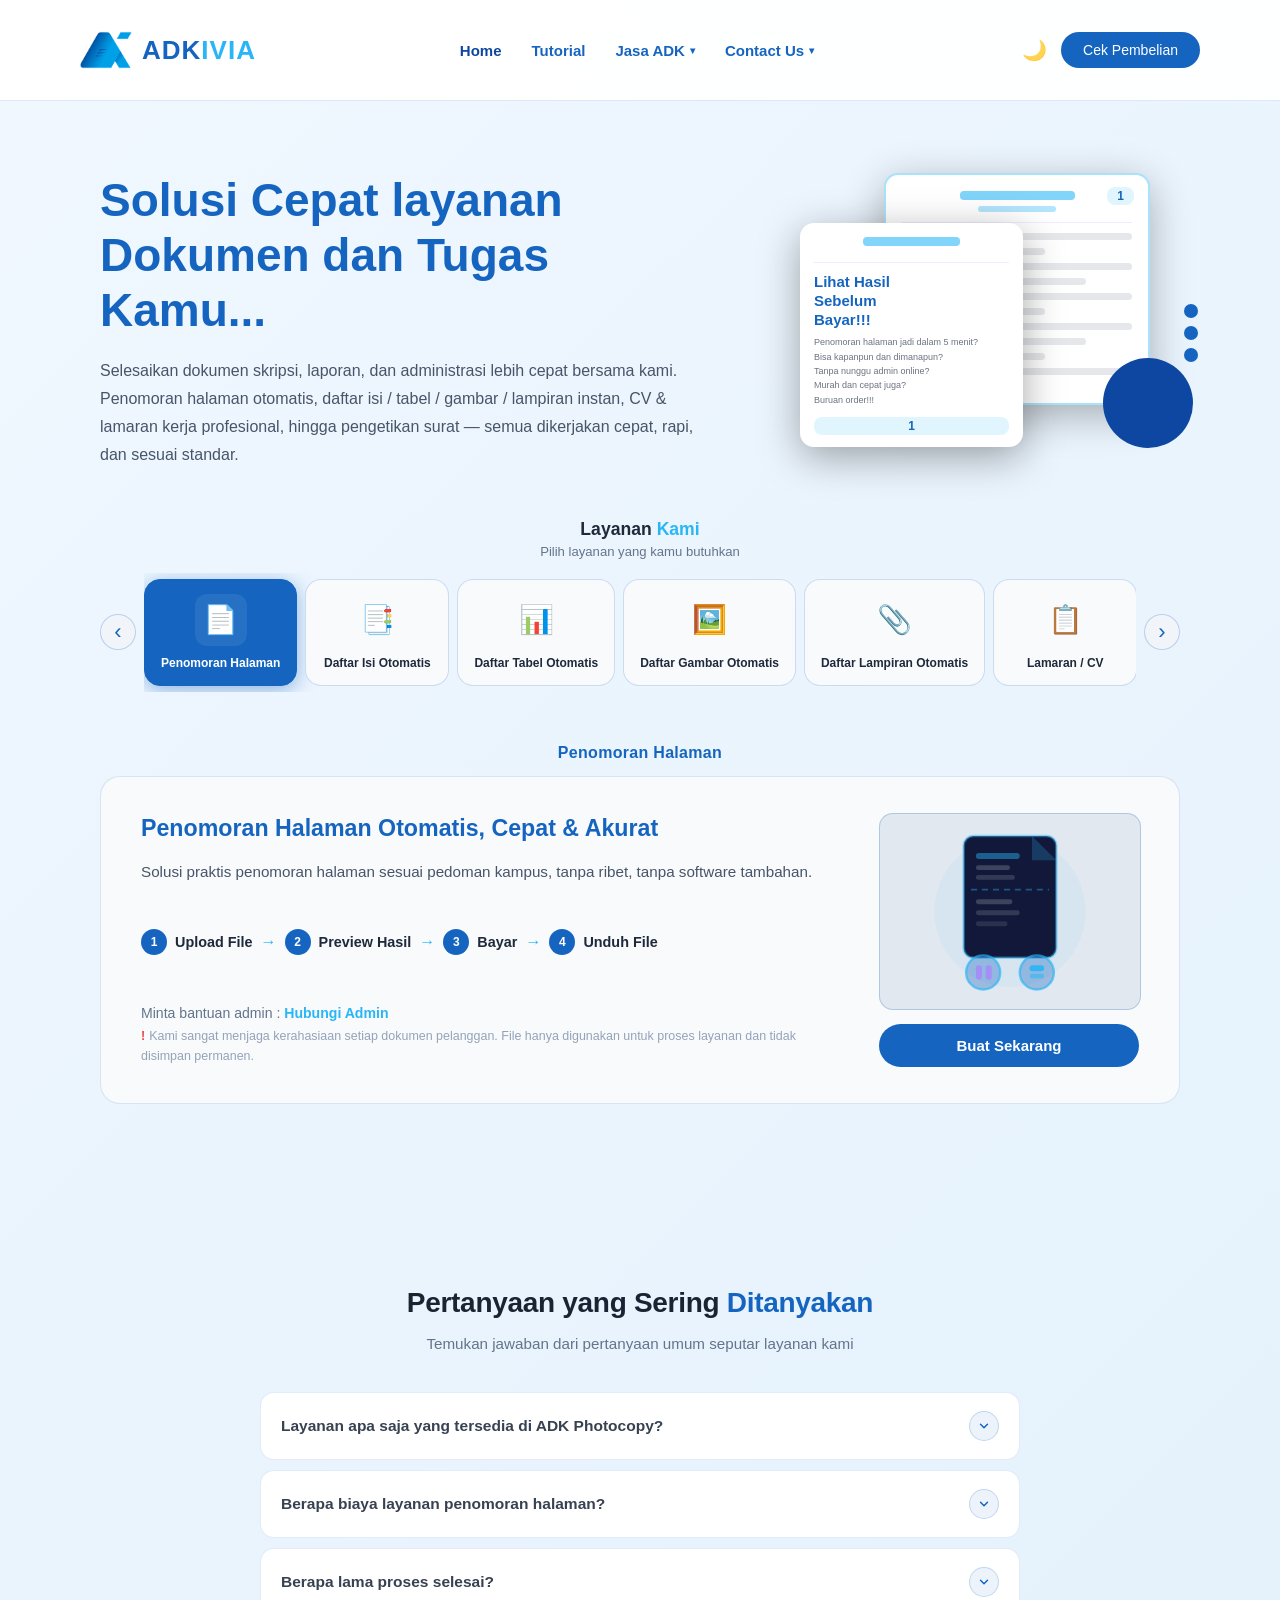
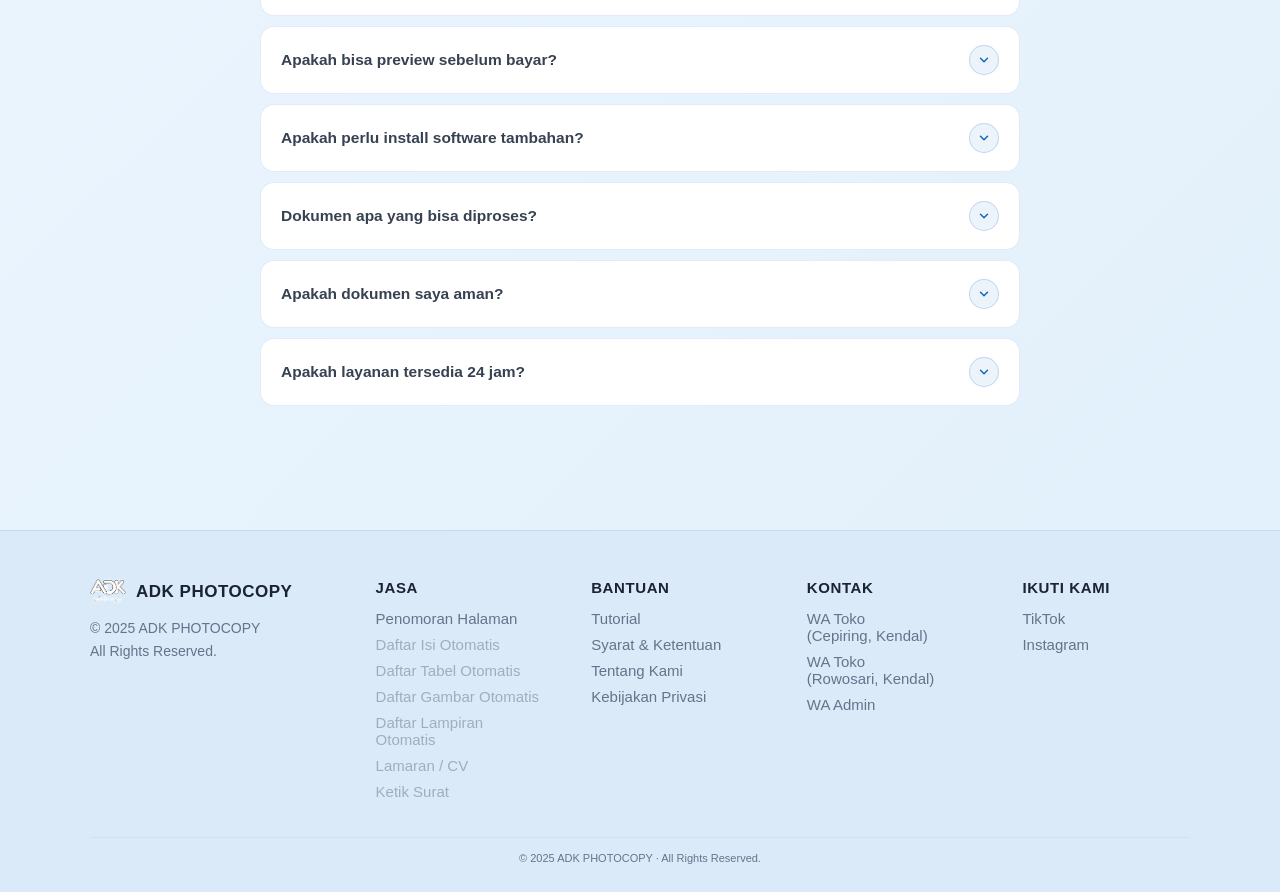
==== commit fd315bd6: "feat: split ketik service, daftar isi page & maintenance system - index.html: split 'ketik' jadi 'la" ====
--- a/index.html
+++ b/index.html
@@ -125,29 +125,33 @@
                     Jasa ADK <span class="dropdown-arrow">▾</span>
                 </a>
                 <div class="dropdown-menu">
-                    <a href="jasa.html">
+                    <a href="jasa.html" data-sid="penomoran">
                         <div class="dropdown-item-icon">📄</div>
                         <div class="dropdown-item-title">Penomoran Halaman</div>
                     </a>
-                    <a href="#layanan" onclick="selectLayanan(1)">
+                    <a href="daftar-isi.html" data-sid="daftar_isi">
                         <div class="dropdown-item-icon" style="background:rgba(139,92,246,0.15);">📑</div>
                         <div class="dropdown-item-title">Daftar Isi Otomatis</div>
                     </a>
-                    <a href="#layanan" onclick="selectLayanan(2)">
+                    <a href="#layanan" onclick="selectLayanan(2)" data-sid="daftar_tabel">
                         <div class="dropdown-item-icon" style="background:rgba(139,92,246,0.15);">📊</div>
                         <div class="dropdown-item-title">Daftar Tabel Otomatis</div>
                     </a>
-                    <a href="#layanan" onclick="selectLayanan(3)">
+                    <a href="#layanan" onclick="selectLayanan(3)" data-sid="daftar_gambar">
                         <div class="dropdown-item-icon" style="background:rgba(139,92,246,0.15);">🖼️</div>
                         <div class="dropdown-item-title">Daftar Gambar Otomatis</div>
                     </a>
-                    <a href="#layanan" onclick="selectLayanan(4)">
+                    <a href="#layanan" onclick="selectLayanan(4)" data-sid="daftar_lampiran">
                         <div class="dropdown-item-icon" style="background:rgba(139,92,246,0.15);">📎</div>
                         <div class="dropdown-item-title">Daftar Lampiran Otomatis</div>
                     </a>
-                    <a href="#layanan" onclick="selectLayanan(5)">
-                        <div class="dropdown-item-icon" style="background:rgba(139,92,246,0.15);">✍️</div>
-                        <div class="dropdown-item-title">Ketik / Lamaran / CV</div>
+                    <a href="#layanan" onclick="selectLayanan(5)" data-sid="lamaran_cv">
+                        <div class="dropdown-item-icon" style="background:rgba(96,165,250,0.15);">📋</div>
+                        <div class="dropdown-item-title">Lamaran / CV</div>
+                    </a>
+                    <a href="#layanan" onclick="selectLayanan(6)" data-sid="ketik_surat">
+                        <div class="dropdown-item-icon" style="background:rgba(139,92,246,0.15);">⌨️</div>
+                        <div class="dropdown-item-title">Ketik Surat</div>
                     </a>
                 </div>
             </div>
@@ -243,7 +247,10 @@
             <h1>Solusi Cepat layanan Dokumen dan Tugas Kamu...</h1>
 
             <p>
-                Lamaran/CV ,Penomoran halaman, daftar isi / tabel / gambar / lampiran otomatis, hingga undangan digital premium.
+                Selesaikan dokumen skripsi, laporan, dan administrasi lebih cepat bersama kami.
+                Penomoran halaman otomatis, daftar isi&nbsp;/ tabel&nbsp;/ gambar&nbsp;/ lampiran instan,
+                CV &amp; lamaran kerja profesional, hingga pengetikan surat —
+                semua dikerjakan cepat, rapi, dan sesuai standar.
             </p>
 
         </div>
@@ -349,7 +356,7 @@
                         Layanan apa saja yang tersedia di ADK Photocopy?
                         <span class="faq-icon"><svg viewBox="0 0 24 24"><polyline points="6 9 12 15 18 9"/></svg></span>
                     </button>
-                    <div class="faq-a">Tersedia berbagai layanan: <strong>Penomoran Halaman</strong>, Daftar Isi Otomatis, Daftar Tabel Otomatis, Daftar Gambar Otomatis, Daftar Lampiran Otomatis, dan Ketik / Lamaran / CV.</div>
+                    <div class="faq-a">Tersedia berbagai layanan: <strong>Penomoran Halaman</strong>, Daftar Isi Otomatis, Daftar Tabel Otomatis, Daftar Gambar Otomatis, Daftar Lampiran Otomatis, Lamaran / CV, dan Ketik Surat.</div>
                 </div>
                 <div class="faq-item">
                     <button class="faq-q" onclick="toggleFaq(this)">
@@ -420,7 +427,8 @@
                 <a href="#layanan" style="opacity:0.5" onclick="selectLayanan(2)">Daftar Tabel Otomatis</a>
                 <a href="#layanan" style="opacity:0.5" onclick="selectLayanan(3)">Daftar Gambar Otomatis</a>
                 <a href="#layanan" style="opacity:0.5" onclick="selectLayanan(4)">Daftar Lampiran Otomatis</a>
-                <a href="#layanan" style="opacity:0.5" onclick="selectLayanan(5)">Ketik / Lamaran / CV</a>
+                <a href="#layanan" style="opacity:0.5" onclick="selectLayanan(5)">Lamaran / CV</a>
+                <a href="#layanan" style="opacity:0.5" onclick="selectLayanan(6)">Ketik Surat</a>
             </div>
             <div class="footer-col">
                 <h4>Bantuan</h4>
@@ -460,11 +468,12 @@
     <script>
     var LAYANAN = [
         { id:'penomoran',       name:'Penomoran Halaman',        icon:'📄', title:'Penomoran Halaman Otomatis, Cepat & Akurat',      desc:'Solusi praktis penomoran halaman sesuai pedoman kampus, tanpa ribet, tanpa software tambahan.',        link:'jasa.html' },
-        { id:'daftar_isi',      name:'Daftar Isi Otomatis',      icon:'📑', title:'Daftar Isi Otomatis, Rapi & Terstruktur',         desc:'Generate daftar isi dokumen secara otomatis sesuai format penulisan ilmiah kampus.',                 link:'#' },
+        { id:'daftar_isi',      name:'Daftar Isi Otomatis',      icon:'📑', title:'Daftar Isi Otomatis, Rapi & Terstruktur',         desc:'Generate daftar isi dokumen secara otomatis sesuai format penulisan ilmiah kampus.',                 link:'daftar-isi.html' },
         { id:'daftar_tabel',    name:'Daftar Tabel Otomatis',    icon:'📊', title:'Daftar Tabel Otomatis, Lengkap & Akurat',         desc:'Buat daftar tabel lengkap secara otomatis untuk skripsi dan laporan kampus.',                         link:'#' },
         { id:'daftar_gambar',   name:'Daftar Gambar Otomatis',   icon:'🖼️', title:'Daftar Gambar Otomatis, Lengkap & Rapi',          desc:'Generate daftar gambar dokumen secara otomatis sesuai standar penulisan kampus.',                     link:'#' },
         { id:'daftar_lampiran', name:'Daftar Lampiran Otomatis', icon:'📎', title:'Daftar Lampiran Otomatis, Teratur & Akurat',      desc:'Buat daftar lampiran lengkap dan terstruktur secara otomatis untuk dokumen akademik.',                 link:'#' },
-        { id:'ketik',           name:'Ketik / Lamaran / CV',     icon:'✍️', title:'Ketik Dokumen, Lamaran & CV Profesional',         desc:'Layanan pengetikan dokumen, surat lamaran kerja, dan CV profesional siap kirim.',                     link:'#' }
+        { id:'lamaran_cv',      name:'Lamaran / CV',             icon:'📋', title:'Lamaran Kerja & CV Profesional',                  desc:'Layanan pembuatan surat lamaran kerja dan CV profesional yang menarik, rapi, dan siap kirim.',          link:'#' },
+        { id:'ketik_surat',     name:'Ketik Surat',              icon:'⌨️', title:'Ketik Surat & Dokumen Cepat',                     desc:'Layanan pengetikan surat dan dokumen apapun dengan cepat, rapi, dan siap pakai.',                         link:'#' }
     ];
 
     /* ── Ilustrasi SVG per layanan ─────────────────────────────────────── */
@@ -514,51 +523,80 @@
             '<circle cx="152" cy="119" r="5" fill="rgba(167,139,250,0.7)"/>' +
             '</svg>',
 
-        /* Daftar Tabel — grid 3x4 bersih dengan header berwarna */
+        /* Daftar Tabel — list style, warna hijau */
         daftar_tabel:
             '<svg width="100%" height="100%" viewBox="0 0 200 160" xmlns="http://www.w3.org/2000/svg">' +
-            '<circle cx="100" cy="80" r="62" fill="rgba(52,211,153,0.06)"/>' +
-            '<rect x="30" y="30" width="140" height="100" rx="10" fill="rgba(8,13,48,0.9)" stroke="rgba(52,211,153,0.4)" stroke-width="2"/>' +
-            '<rect x="30" y="30" width="140" height="24" rx="10" fill="rgba(4,100,70,0.7)"/>' +
-            '<rect x="30" y="46" width="140" height="8" fill="rgba(4,100,70,0.7)"/>' +
-            '<rect x="36" y="37" width="32" height="5" rx="2.5" fill="rgba(52,211,153,0.7)"/>' +
-            '<rect x="80" y="37" width="38" height="5" rx="2.5" fill="rgba(52,211,153,0.7)"/>' +
-            '<rect x="130" y="37" width="32" height="5" rx="2.5" fill="rgba(52,211,153,0.7)"/>' +
-            '<line x1="77" y1="54" x2="77" y2="130" stroke="rgba(52,211,153,0.25)" stroke-width="1"/>' +
-            '<line x1="127" y1="54" x2="127" y2="130" stroke="rgba(52,211,153,0.25)" stroke-width="1"/>' +
-            '<line x1="30" y1="76" x2="170" y2="76" stroke="rgba(52,211,153,0.2)" stroke-width="1"/>' +
-            '<line x1="30" y1="98" x2="170" y2="98" stroke="rgba(52,211,153,0.2)" stroke-width="1"/>' +
-            '<line x1="30" y1="114" x2="170" y2="114" stroke="rgba(52,211,153,0.2)" stroke-width="1"/>' +
+            '<circle cx="100" cy="80" r="62" fill="rgba(52,211,153,0.07)"/>' +
+            '<rect x="38" y="38" width="8" height="8" rx="2" fill="rgba(52,211,153,0.8)"/>' +
+            '<rect x="52" y="39" width="80" height="6" rx="3" fill="rgba(255,255,255,0.85)"/>' +
+            '<circle cx="152" cy="42" r="5" fill="rgba(52,211,153,0.7)"/>' +
+            '<rect x="46" y="55" width="4" height="4" rx="1" fill="rgba(52,211,153,0.5)"/>' +
+            '<rect x="56" y="56" width="60" height="4" rx="2" fill="rgba(255,255,255,0.35)"/>' +
+            '<circle cx="140" cy="58" r="4" fill="rgba(52,211,153,0.4)"/>' +
+            '<rect x="46" y="68" width="4" height="4" rx="1" fill="rgba(52,211,153,0.5)"/>' +
+            '<rect x="56" y="69" width="68" height="4" rx="2" fill="rgba(255,255,255,0.35)"/>' +
+            '<circle cx="140" cy="71" r="4" fill="rgba(52,211,153,0.4)"/>' +
+            '<rect x="38" y="83" width="8" height="8" rx="2" fill="rgba(52,211,153,0.8)"/>' +
+            '<rect x="52" y="84" width="72" height="6" rx="3" fill="rgba(255,255,255,0.85)"/>' +
+            '<circle cx="152" cy="87" r="5" fill="rgba(52,211,153,0.7)"/>' +
+            '<rect x="46" y="100" width="4" height="4" rx="1" fill="rgba(52,211,153,0.5)"/>' +
+            '<rect x="56" y="101" width="56" height="4" rx="2" fill="rgba(255,255,255,0.35)"/>' +
+            '<circle cx="140" cy="103" r="4" fill="rgba(52,211,153,0.4)"/>' +
+            '<rect x="38" y="115" width="8" height="8" rx="2" fill="rgba(52,211,153,0.8)"/>' +
+            '<rect x="52" y="116" width="76" height="6" rx="3" fill="rgba(255,255,255,0.85)"/>' +
+            '<circle cx="152" cy="119" r="5" fill="rgba(52,211,153,0.7)"/>' +
             '</svg>',
 
-        /* Daftar Gambar — frame foto dengan lanskap */
+        /* Daftar Gambar — list style, warna kuning/amber */
         daftar_gambar:
             '<svg width="100%" height="100%" viewBox="0 0 200 160" xmlns="http://www.w3.org/2000/svg">' +
-            '<circle cx="100" cy="80" r="62" fill="rgba(251,191,36,0.06)"/>' +
-            '<rect x="30" y="22" width="140" height="108" rx="10" fill="rgba(8,13,48,0.9)" stroke="rgba(251,191,36,0.4)" stroke-width="2"/>' +
-            '<rect x="42" y="34" width="116" height="78" rx="6" fill="rgba(251,191,36,0.08)" stroke="rgba(251,191,36,0.3)" stroke-width="1.5"/>' +
-            '<circle cx="68" cy="52" r="10" fill="rgba(251,191,36,0.35)"/>' +
-            '<circle cx="68" cy="52" r="5" fill="rgba(251,191,36,0.6)"/>' +
-            '<polygon points="42,112 75,72 98,90 120,68 158,112" fill="rgba(251,191,36,0.18)"/>' +
-            '<polygon points="42,112 75,72 98,90 120,68 158,112" fill="none" stroke="rgba(251,191,36,0.4)" stroke-width="1.5" stroke-linejoin="round"/>' +
-            '<rect x="42" y="118" width="116" height="4" rx="2" fill="rgba(255,255,255,0.2)"/>' +
-            '<rect x="42" y="125" width="80" height="3" rx="1.5" fill="rgba(255,255,255,0.12)"/>' +
+            '<circle cx="100" cy="80" r="62" fill="rgba(251,191,36,0.07)"/>' +
+            '<rect x="38" y="38" width="8" height="8" rx="2" fill="rgba(251,191,36,0.8)"/>' +
+            '<rect x="52" y="39" width="80" height="6" rx="3" fill="rgba(255,255,255,0.85)"/>' +
+            '<circle cx="152" cy="42" r="5" fill="rgba(251,191,36,0.7)"/>' +
+            '<rect x="46" y="55" width="4" height="4" rx="1" fill="rgba(251,191,36,0.5)"/>' +
+            '<rect x="56" y="56" width="60" height="4" rx="2" fill="rgba(255,255,255,0.35)"/>' +
+            '<circle cx="140" cy="58" r="4" fill="rgba(251,191,36,0.4)"/>' +
+            '<rect x="46" y="68" width="4" height="4" rx="1" fill="rgba(251,191,36,0.5)"/>' +
+            '<rect x="56" y="69" width="68" height="4" rx="2" fill="rgba(255,255,255,0.35)"/>' +
+            '<circle cx="140" cy="71" r="4" fill="rgba(251,191,36,0.4)"/>' +
+            '<rect x="38" y="83" width="8" height="8" rx="2" fill="rgba(251,191,36,0.8)"/>' +
+            '<rect x="52" y="84" width="72" height="6" rx="3" fill="rgba(255,255,255,0.85)"/>' +
+            '<circle cx="152" cy="87" r="5" fill="rgba(251,191,36,0.7)"/>' +
+            '<rect x="46" y="100" width="4" height="4" rx="1" fill="rgba(251,191,36,0.5)"/>' +
+            '<rect x="56" y="101" width="56" height="4" rx="2" fill="rgba(255,255,255,0.35)"/>' +
+            '<circle cx="140" cy="103" r="4" fill="rgba(251,191,36,0.4)"/>' +
+            '<rect x="38" y="115" width="8" height="8" rx="2" fill="rgba(251,191,36,0.8)"/>' +
+            '<rect x="52" y="116" width="76" height="6" rx="3" fill="rgba(255,255,255,0.85)"/>' +
+            '<circle cx="152" cy="119" r="5" fill="rgba(251,191,36,0.7)"/>' +
             '</svg>',
 
-        /* Daftar Lampiran — paperclip besar terpusat */
+        /* Daftar Lampiran — list style, warna pink */
         daftar_lampiran:
             '<svg width="100%" height="100%" viewBox="0 0 200 160" xmlns="http://www.w3.org/2000/svg">' +
-            '<circle cx="100" cy="80" r="62" fill="rgba(244,114,182,0.06)"/>' +
-            '<rect x="55" y="26" width="60" height="90" rx="10" fill="rgba(8,13,48,0.85)" stroke="rgba(244,114,182,0.3)" stroke-width="1.5"/>' +
-            '<rect x="63" y="36" width="44" height="4" rx="2" fill="rgba(255,255,255,0.18)"/>' +
-            '<rect x="63" y="46" width="36" height="3" rx="1.5" fill="rgba(255,255,255,0.12)"/>' +
-            '<rect x="63" y="54" width="40" height="3" rx="1.5" fill="rgba(255,255,255,0.12)"/>' +
-            '<rect x="63" y="62" width="32" height="3" rx="1.5" fill="rgba(255,255,255,0.10)"/>' +
-            '<path d="M130 118 C130 96 112 80 92 80 C72 80 58 96 58 116 L58 52 C58 36 70 26 84 26 C98 26 108 36 108 52 L108 108 C108 116 103 122 96 122 C89 122 84 116 84 108 L84 60" stroke="rgba(244,114,182,0.75)" stroke-width="3.5" fill="none" stroke-linecap="round" stroke-linejoin="round"/>' +
+            '<circle cx="100" cy="80" r="62" fill="rgba(244,114,182,0.07)"/>' +
+            '<rect x="38" y="38" width="8" height="8" rx="2" fill="rgba(244,114,182,0.8)"/>' +
+            '<rect x="52" y="39" width="80" height="6" rx="3" fill="rgba(255,255,255,0.85)"/>' +
+            '<circle cx="152" cy="42" r="5" fill="rgba(244,114,182,0.7)"/>' +
+            '<rect x="46" y="55" width="4" height="4" rx="1" fill="rgba(244,114,182,0.5)"/>' +
+            '<rect x="56" y="56" width="60" height="4" rx="2" fill="rgba(255,255,255,0.35)"/>' +
+            '<circle cx="140" cy="58" r="4" fill="rgba(244,114,182,0.4)"/>' +
+            '<rect x="46" y="68" width="4" height="4" rx="1" fill="rgba(244,114,182,0.5)"/>' +
+            '<rect x="56" y="69" width="68" height="4" rx="2" fill="rgba(255,255,255,0.35)"/>' +
+            '<circle cx="140" cy="71" r="4" fill="rgba(244,114,182,0.4)"/>' +
+            '<rect x="38" y="83" width="8" height="8" rx="2" fill="rgba(244,114,182,0.8)"/>' +
+            '<rect x="52" y="84" width="72" height="6" rx="3" fill="rgba(255,255,255,0.85)"/>' +
+            '<circle cx="152" cy="87" r="5" fill="rgba(244,114,182,0.7)"/>' +
+            '<rect x="46" y="100" width="4" height="4" rx="1" fill="rgba(244,114,182,0.5)"/>' +
+            '<rect x="56" y="101" width="56" height="4" rx="2" fill="rgba(255,255,255,0.35)"/>' +
+            '<circle cx="140" cy="103" r="4" fill="rgba(244,114,182,0.4)"/>' +
+            '<rect x="38" y="115" width="8" height="8" rx="2" fill="rgba(244,114,182,0.8)"/>' +
+            '<rect x="52" y="116" width="76" height="6" rx="3" fill="rgba(255,255,255,0.85)"/>' +
+            '<circle cx="152" cy="119" r="5" fill="rgba(244,114,182,0.7)"/>' +
             '</svg>',
 
-        /* Ketik/CV — profil orang + baris konten */
-        ketik:
+        /* Lamaran/CV — profil orang + baris konten */
+        lamaran_cv:
             '<svg width="100%" height="100%" viewBox="0 0 200 160" xmlns="http://www.w3.org/2000/svg">' +
             '<circle cx="100" cy="80" r="62" fill="rgba(96,165,250,0.06)"/>' +
             '<rect x="26" y="20" width="148" height="120" rx="10" fill="rgba(8,13,48,0.9)" stroke="rgba(96,165,250,0.4)" stroke-width="2"/>' +
@@ -573,6 +611,38 @@
             '<rect x="36" y="110" width="128" height="4" rx="2" fill="rgba(255,255,255,0.14)"/>' +
             '<rect x="36" y="120" width="110" height="4" rx="2" fill="rgba(255,255,255,0.10)"/>' +
             '<path d="M36 133 Q55 126 78 130 Q98 126 118 130" stroke="rgba(96,165,250,0.45)" stroke-width="2" fill="none" stroke-linecap="round"/>' +
+            '</svg>',
+
+        /* Ketik Surat — keyboard + surat melayang */
+        ketik_surat:
+            '<svg width="100%" height="100%" viewBox="0 0 200 160" xmlns="http://www.w3.org/2000/svg">' +
+            '<circle cx="100" cy="80" r="62" fill="rgba(167,139,250,0.07)"/>' +
+            '<rect x="55" y="10" width="90" height="76" rx="6" fill="rgba(8,13,48,0.92)" stroke="rgba(167,139,250,0.5)" stroke-width="2"/>' +
+            '<path d="M125 10 L145 30 L125 30 Z" fill="rgba(167,139,250,0.22)"/>' +
+            '<rect x="65" y="24" width="48" height="5" rx="2.5" fill="rgba(167,139,250,0.7)"/>' +
+            '<rect x="65" y="35" width="60" height="4" rx="2" fill="rgba(255,255,255,0.22)"/>' +
+            '<rect x="65" y="44" width="52" height="4" rx="2" fill="rgba(255,255,255,0.16)"/>' +
+            '<rect x="65" y="53" width="56" height="4" rx="2" fill="rgba(255,255,255,0.16)"/>' +
+            '<rect x="65" y="62" width="42" height="4" rx="2" fill="rgba(255,255,255,0.12)"/>' +
+            '<rect x="65" y="74" width="2" height="8" rx="1" fill="rgba(167,139,250,0.85)"/>' +
+            '<rect x="20" y="100" width="160" height="50" rx="9" fill="rgba(8,13,48,0.93)" stroke="rgba(167,139,250,0.3)" stroke-width="1.5"/>' +
+            '<rect x="27" y="107" width="11" height="9" rx="2.5" fill="rgba(167,139,250,0.3)"/>' +
+            '<rect x="42" y="107" width="11" height="9" rx="2.5" fill="rgba(167,139,250,0.3)"/>' +
+            '<rect x="57" y="107" width="11" height="9" rx="2.5" fill="rgba(167,139,250,0.3)"/>' +
+            '<rect x="72" y="107" width="11" height="9" rx="2.5" fill="rgba(167,139,250,0.3)"/>' +
+            '<rect x="87" y="107" width="11" height="9" rx="2.5" fill="rgba(167,139,250,0.3)"/>' +
+            '<rect x="102" y="107" width="11" height="9" rx="2.5" fill="rgba(167,139,250,0.3)"/>' +
+            '<rect x="117" y="107" width="11" height="9" rx="2.5" fill="rgba(167,139,250,0.3)"/>' +
+            '<rect x="132" y="107" width="11" height="9" rx="2.5" fill="rgba(167,139,250,0.3)"/>' +
+            '<rect x="147" y="107" width="16" height="9" rx="2.5" fill="rgba(167,139,250,0.2)"/>' +
+            '<rect x="27" y="120" width="11" height="9" rx="2.5" fill="rgba(255,255,255,0.14)"/>' +
+            '<rect x="42" y="120" width="11" height="9" rx="2.5" fill="rgba(255,255,255,0.14)"/>' +
+            '<rect x="57" y="120" width="11" height="9" rx="2.5" fill="rgba(255,255,255,0.14)"/>' +
+            '<rect x="72" y="120" width="11" height="9" rx="2.5" fill="rgba(255,255,255,0.14)"/>' +
+            '<rect x="87" y="120" width="11" height="9" rx="2.5" fill="rgba(255,255,255,0.14)"/>' +
+            '<rect x="102" y="120" width="11" height="9" rx="2.5" fill="rgba(255,255,255,0.14)"/>' +
+            '<rect x="117" y="120" width="11" height="9" rx="2.5" fill="rgba(255,255,255,0.14)"/>' +
+            '<rect x="60" y="133" width="80" height="8" rx="3" fill="rgba(167,139,250,0.35)"/>' +
             '</svg>'
     };
 
@@ -602,7 +672,7 @@
         var isMaint = _maintStatus[s.id] === true;
         var panel = document.getElementById('layDetail');
         var btnHtml = isMaint
-            ? '<button class="lay-btn-main lay-btn-maint" disabled>🔧 Maintenance</button>'
+            ? '<button class="lay-btn-main lay-btn-full lay-btn-maint" disabled>🔧 Maintenance</button>'
             : '<a href="' + s.link + '" class="lay-btn-main lay-btn-full">Buat Sekarang</a>';
         var illus = SERVICE_ILLUS[s.id] || '';
         panel.innerHTML =
@@ -613,12 +683,16 @@
                     '<div class="lay-steps">' +
                         '<div class="lay-step"><span class="lay-step-num">1</span><span>Upload File</span></div>' +
                         '<div class="lay-step-arrow">→</div>' +
-                        '<div class="lay-step"><span class="lay-step-num">2</span><span>Lihat Hasil</span></div>' +
+                        '<div class="lay-step"><span class="lay-step-num">2</span><span>Preview Hasil</span></div>' +
                         '<div class="lay-step-arrow">→</div>' +
                         '<div class="lay-step"><span class="lay-step-num">3</span><span>Bayar</span></div>' +
+                        '<div class="lay-step-arrow">→</div>' +
+                        '<div class="lay-step"><span class="lay-step-num">4</span><span>Unduh File</span></div>' +
                     '</div>' +
-                    '<p class="lay-admin-text">Minta bantuan admin : <a href="https://wa.me/6281228790091" target="_blank" rel="noopener" class="lay-admin-link">Hubungi Admin</a></p>' +
-                    '<p class="lay-privacy">Kami sangat menjaga kerahasiaan setiap dokumen pelanggan. File hanya digunakan untuk proses layanan dan tidak disimpan permanen.</p>' +
+                    '<div class="lay-bottom-info">' +
+                        '<p class="lay-admin-text">Minta bantuan admin : <a href="https://wa.me/6281228790091" target="_blank" rel="noopener" class="lay-admin-link">Hubungi Admin</a></p>' +
+                        '<p class="lay-privacy"><span style="color:#ef4444;font-weight:700;margin-right:4px;">!</span>Kami sangat menjaga kerahasiaan setiap dokumen pelanggan. File hanya digunakan untuk proses layanan dan tidak disimpan permanen.</p>' +
+                    '</div>' +
                 '</div>' +
                 '<div class="lay-detail-right">' +
                     '<div class="lay-img-wrap">' + illus + '</div>' +
@@ -647,9 +721,23 @@
     renderCarousel();
     renderDetail();
 
-    fetch('api/maintenance_status.php')
+    fetch('api/maintenance_status.php?_=' + Date.now(), { cache: 'no-store' })
         .then(function(r){ return r.json(); })
-        .then(function(d){ _maintStatus = d.services || {}; renderDetail(); })
+        .then(function(d){
+            _maintStatus = d.services || {};
+            renderDetail();
+            document.querySelectorAll('.dropdown-menu a[data-sid]').forEach(function(el) {
+                var sid = el.getAttribute('data-sid');
+                if (_maintStatus[sid] === true) {
+                    el.removeAttribute('href');
+                    el.removeAttribute('onclick');
+                    el.style.pointerEvents = 'none';
+                    el.style.cursor = 'default';
+                    var iconEl = el.querySelector('.dropdown-item-icon');
+                    if (iconEl) iconEl.insertAdjacentHTML('beforeend', '<span class="dropdown-maint-badge">!</span>');
+                }
+            });
+        })
         .catch(function(){});
     </script>
 
--- a/style.css
+++ b/style.css
@@ -525,6 +525,7 @@
     font-size: 18px;
     width: 38px;
     height: 38px;
+    position: relative;
     background: rgba(41, 182, 246, 0.15);
     border-radius: 9px;
     display: flex;
@@ -1215,6 +1216,25 @@
     text-align: center;
 }
 
+/* ===== DROPDOWN MAINTENANCE BADGE ===== */
+.dropdown-maint-badge {
+    position: absolute;
+    top: -3px;
+    right: -3px;
+    width: 13px;
+    height: 13px;
+    border-radius: 50%;
+    background: #ef4444;
+    color: white;
+    font-size: 8px;
+    font-weight: 800;
+    display: flex;
+    align-items: center;
+    justify-content: center;
+    line-height: 1;
+    pointer-events: none;
+}
+
 /* ===== DROPDOWN BADGE ===== */
 .dropdown-item-badge {
     font-size: 10px;
@@ -1413,7 +1433,7 @@
 .lay-detail-inner {
     display: flex;
     gap: 48px;
-    align-items: flex-start;
+    align-items: stretch;
 }
 
 .lay-detail-left {
@@ -1422,6 +1442,13 @@
     display: flex;
     flex-direction: column;
     gap: 16px;
+}
+
+.lay-bottom-info {
+    margin-top: auto;
+    display: flex;
+    flex-direction: column;
+    gap: 6px;
 }
 
 .lay-detail-title {
@@ -1445,6 +1472,7 @@
     align-items: center;
     gap: 8px;
     flex-wrap: wrap;
+    margin: 28px 0;
 }
 
 .lay-step {
@@ -1512,8 +1540,9 @@
 }
 
 .lay-btn-maint {
-    background: rgba(100,116,139,0.25);
-    color: #64748b;
+    background: rgba(251,146,60,0.15);
+    color: #fb923c;
+    border: 1px solid rgba(251,146,60,0.35);
     cursor: not-allowed;
 }
 
@@ -1529,6 +1558,7 @@
 .lay-img-wrap {
     width: 100%;
     aspect-ratio: 4/3;
+    flex-grow: 1;
     border: 1px solid rgba(41,182,246,0.18);
     border-radius: 14px;
     background: rgba(8,12,42,0.6);
@@ -1572,6 +1602,10 @@
     .lay-detail { padding: 24px 20px; }
     .lay-detail-inner { flex-direction: column; gap: 16px; }
     .lay-detail-right { width: 100%; }
+    .lay-steps { flex-wrap: nowrap; gap: 4px; margin: 20px 0; overflow-x: auto; }
+    .lay-step { gap: 4px; font-size: 0.72rem; white-space: nowrap; }
+    .lay-step-num { width: 20px; height: 20px; font-size: 10px; flex-shrink: 0; }
+    .lay-step-arrow { font-size: 0.75rem; }
     .lay-img-wrap { display: none; }
     .lay-detail-title { font-size: 1.2rem; }
     .layanan-section { padding: 0 16px 40px; }
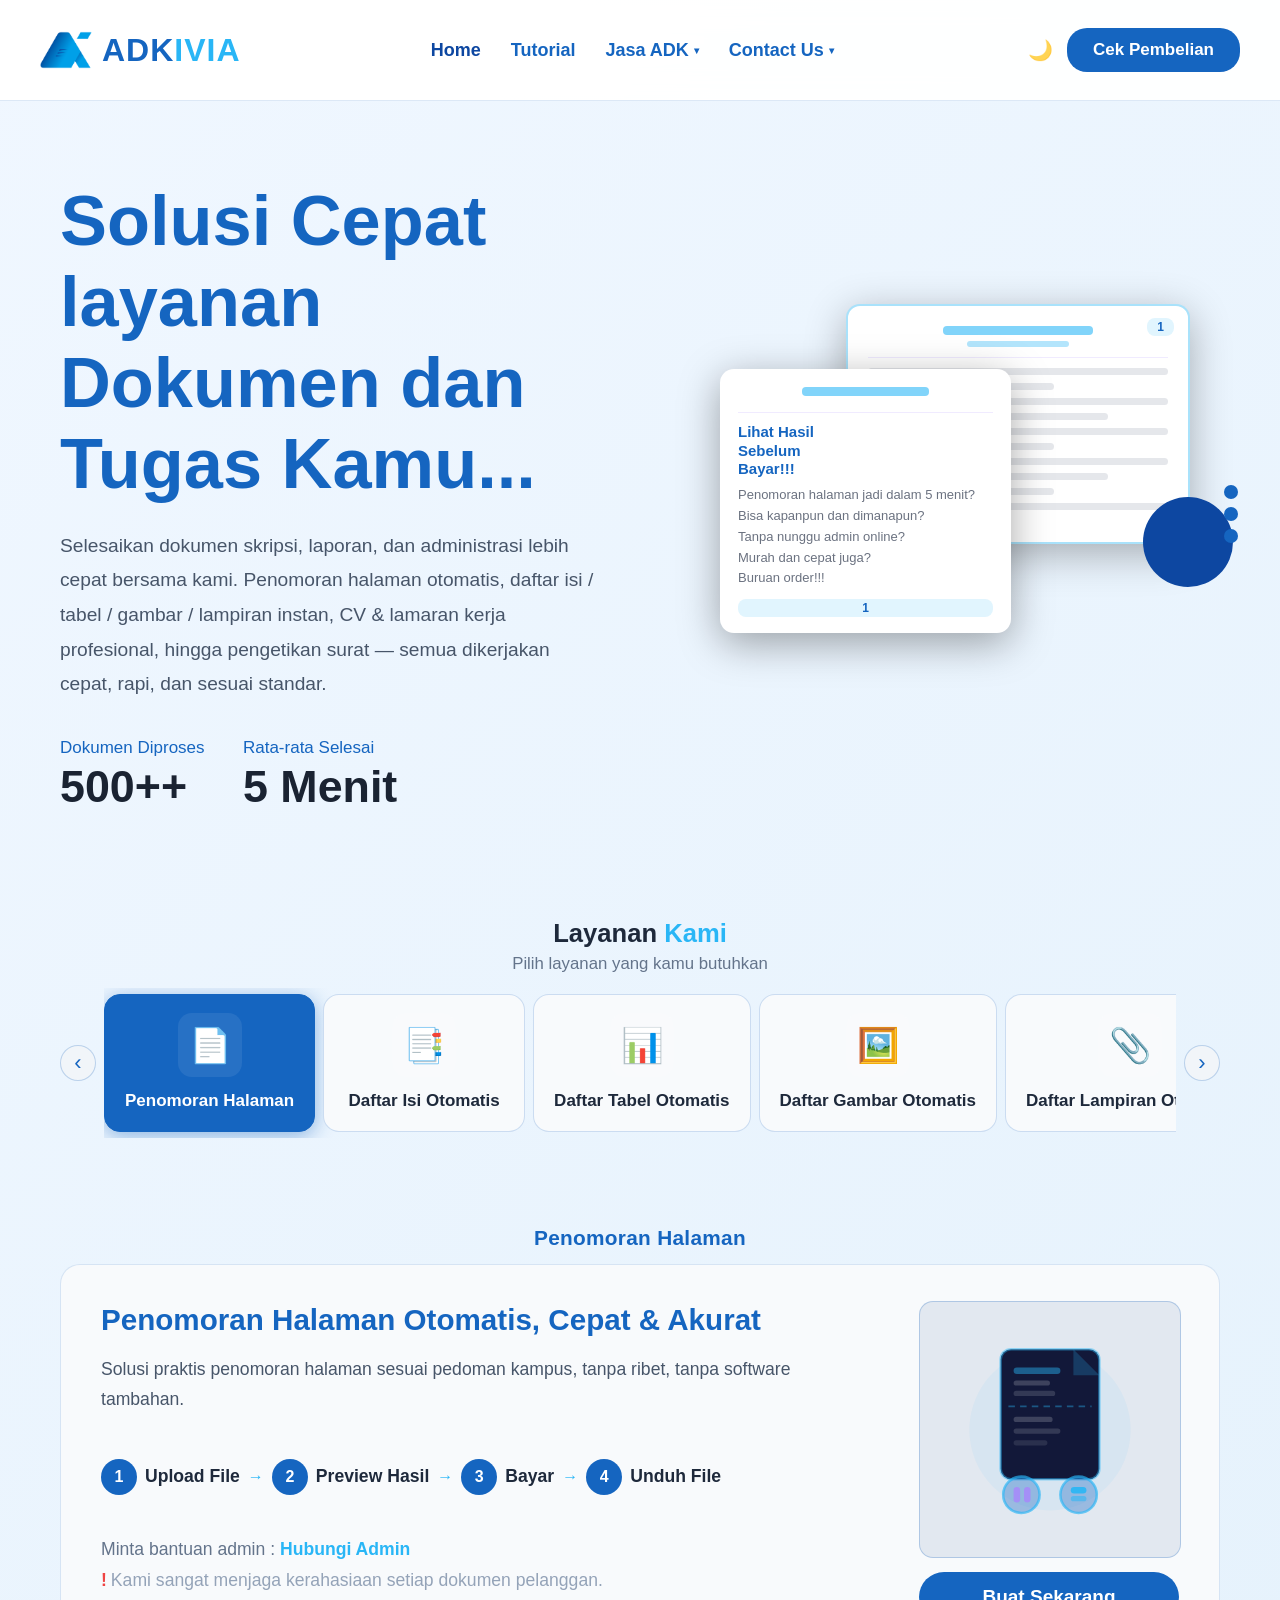
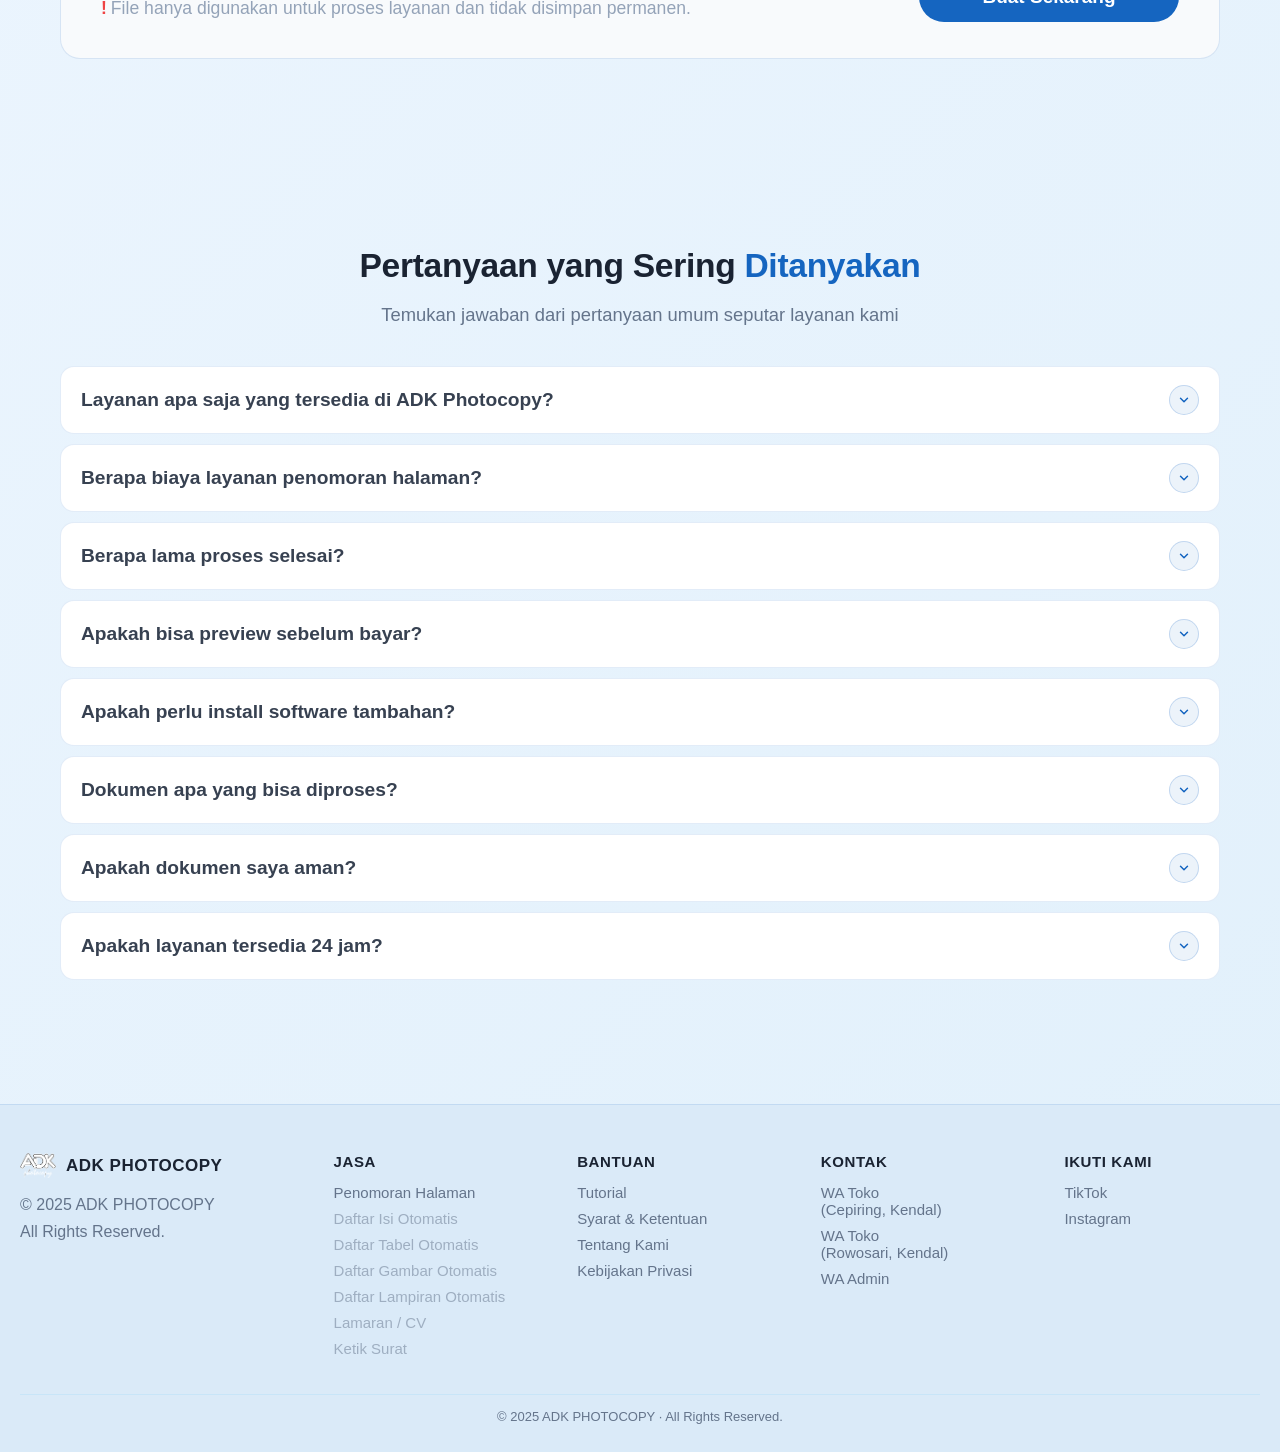
==== commit 27203a9e: "feat: perbaikan layout, responsif, dan konten halaman - style.css: hero full-width, breakpoint 1250p" ====
--- a/index.html
+++ b/index.html
@@ -253,6 +253,17 @@
                 semua dikerjakan cepat, rapi, dan sesuai standar.
             </p>
 
+            <div class="stats-row" style="margin-top:36px;">
+                <div class="stat-item">
+                    <span class="stat-label">Dokumen Diproses</span>
+                    <span class="stat-num">500++</span>
+                </div>
+                <div class="stat-item">
+                    <span class="stat-label">Rata-rata Selesai</span>
+                    <span class="stat-num">5 Menit</span>
+                </div>
+            </div>
+
         </div>
 
         <!-- KANAN -->
@@ -691,7 +702,7 @@
                     '</div>' +
                     '<div class="lay-bottom-info">' +
                         '<p class="lay-admin-text">Minta bantuan admin : <a href="https://wa.me/6281228790091" target="_blank" rel="noopener" class="lay-admin-link">Hubungi Admin</a></p>' +
-                        '<p class="lay-privacy"><span style="color:#ef4444;font-weight:700;margin-right:4px;">!</span>Kami sangat menjaga kerahasiaan setiap dokumen pelanggan. File hanya digunakan untuk proses layanan dan tidak disimpan permanen.</p>' +
+                        '<p class="lay-privacy"><span style="color:#ef4444;font-weight:700;margin-right:4px;">!</span>Kami sangat menjaga kerahasiaan setiap dokumen pelanggan.<br><span style="color:#ef4444;font-weight:700;margin-right:4px;">!</span>File hanya digunakan untuk proses layanan dan tidak disimpan permanen.</p>' +
                     '</div>' +
                 '</div>' +
                 '<div class="lay-detail-right">' +
--- a/style.css
+++ b/style.css
@@ -16,7 +16,7 @@
     justify-content: space-between;
     align-items: center;
     /* Centered dengan background full-width */
-    padding: 24px max(40px, calc((100% - 1200px) / 2 + 40px));
+    padding: 24px max(40px, calc((100% - 1600px) / 2 + 40px));
     position: sticky;
     top: 0;
     z-index: 100;
@@ -36,13 +36,13 @@
 }
 
 .logo img {
-    width: 52px;
-    height: 52px;
+    width: 62px;
+    height: 62px;
     object-fit: contain;
 }
 
 .logo span {
-    font-size: 26px;
+    font-size: 32px;
     font-weight: 800;
     color: #ffffff;
     font-family: 'Orbitron', sans-serif;
@@ -60,7 +60,7 @@
     margin: 0 15px;
     color: #29B6F6;
     text-decoration: none;
-    font-size: 15px;
+    font-size: 18px;
     font-weight: 700;
 }
 
@@ -72,11 +72,11 @@
 .btn-nav {
     background: #1565C0;
     color: white;
-    padding: 10px 22px;
+    padding: 12px 26px;
     border-radius: 20px;
     text-decoration: none;
-    font-size: 14px;
-    font-weight: 500;
+    font-size: 17px;
+    font-weight: 600;
     transition: 0.3s;
     border: none;
     cursor: pointer;
@@ -95,11 +95,12 @@
     grid-template-areas:
         "left  right"
         "carousel carousel";
-    column-gap: 60px;
+    column-gap: 100px;
     row-gap: 20px;
-    padding: 72px 60px 24px;
-    max-width: 1200px;
+    padding: 80px 60px 60px;
+    max-width: 1600px;
     margin: 0 auto;
+    row-gap: 72px;
     box-sizing: border-box;
 }
 
@@ -112,7 +113,7 @@
 /* KANAN */
 .hero-right {
     grid-area: right;
-    align-self: start;
+    align-self: center;
 }
 
 /* CAROUSEL ROW — full width */
@@ -190,7 +191,7 @@
 }
 
 .upload-box span {
-    font-size: 12px;
+    font-size: 15px;
     color: #888;
 }
 
@@ -462,7 +463,7 @@
     margin: 0 15px;
     color: #29B6F6;
     text-decoration: none;
-    font-size: 15px;
+    font-size: 18px;
     font-weight: 700;
     cursor: pointer;
     transition: color 0.2s;
@@ -536,19 +537,19 @@
 
 .dropdown-item-title {
     font-weight: 600;
-    font-size: 14px;
+    font-size: 15px;
     margin-bottom: 0;
     white-space: nowrap;
 }
 
 .dropdown-item-desc {
-    font-size: 12px;
+    font-size: 13px;
     color: #9ca3af;
     line-height: 1.4;
 }
 
 .dropdown-group-label {
-    font-size: 10px;
+    font-size: 13px;
     font-weight: 700;
     text-transform: uppercase;
     letter-spacing: 1.2px;
@@ -575,7 +576,7 @@
     color: #81D4FA;
     padding: 6px 16px;
     border-radius: 20px;
-    font-size: 13px;
+    font-size: 15px;
     font-weight: 500;
     margin-bottom: 22px;
     letter-spacing: 0.3px;
@@ -596,13 +597,13 @@
 }
 
 .stat-label {
-    font-size: clamp(10px, 1.4vw, 14px);
+    font-size: clamp(13px, 1.4vw, 17px);
     color: #29B6F6;
     font-weight: 500;
 }
 
 .stat-num {
-    font-size: clamp(16px, 3vw, 30px);
+    font-size: clamp(28px, 3.5vw, 48px);
     font-weight: 800;
     color: white;
     line-height: 1.1;
@@ -617,8 +618,8 @@
 
 .hero-card-outer {
     position: relative;
-    width: 400px;
-    height: 320px;
+    width: 520px;
+    height: 420px;
     overflow: visible;
     padding-left: 20px;
     box-sizing: border-box;
@@ -629,10 +630,10 @@
     position: absolute;
     top: 0;
     right: 30px;
-    width: 230px;
+    width: 300px;
     background: white;
     border-radius: 14px;
-    padding: 16px 16px 20px;
+    padding: 20px 20px 24px;
     box-shadow: 0 10px 40px rgba(0,0,0,0.3);
     border: 2px solid rgba(41,182,246,0.40);
     overflow: visible;
@@ -653,12 +654,12 @@
 /* Kartu depan */
 .hc-front {
     position: absolute;
-    top: 50px;
+    top: 65px;
     left: 20px;
-    width: 195px;
+    width: 255px;
     background: white;
     border-radius: 14px;
-    padding: 14px 14px 12px;
+    padding: 18px 18px 16px;
     box-shadow: 0 10px 40px rgba(0,0,0,0.35);
     z-index: 2;
 }
@@ -678,7 +679,7 @@
 }
 
 .hc-cta-list li {
-    font-size: 9px;
+    font-size: 13px;
     color: #6b7280;
     line-height: 1.6;
 }
@@ -751,18 +752,18 @@
 
 /* ===================== HERO KIRI — update ===================== */
 .hero-left h1 {
-    font-size: 46px;
+    font-size: clamp(48px, 5.5vw, 86px);
     font-weight: 800;
-    line-height: 1.2;
-    margin: 0 0 18px;
+    line-height: 1.15;
+    margin: 0 0 24px;
     color: #29B6F6;
 }
 
 .hero-left p {
     color: #94a3b8;
-    margin: 0 0 30px;
-    line-height: 1.75;
-    font-size: 16px;
+    margin: 0 0 0;
+    line-height: 1.8;
+    font-size: clamp(16px, 1.5vw, 22px);
 }
 
 /* ===================== SAAT GAMBAR KEBAWAH (wrap terjadi) ===================== */
@@ -946,7 +947,7 @@
 .mobile-nav-section-title {
     width: 100%;
     text-align: center;
-    font-size: 11px;
+    font-size: 14px;
     font-weight: 700;
     text-transform: uppercase;
     letter-spacing: 1.5px;
@@ -981,13 +982,14 @@
     font-size: 15px;
 }
 
-/* ===================== TABLET: hero single column (≤900px) ===================== */
-@media (max-width: 900px) {
+/* ===================== TABLET: hero single column (≤1250px) ===================== */
+@media (max-width: 1250px) {
     .hero {
         display: flex;
         flex-direction: column;
-        padding: 48px 32px 8px;
-        gap: 16px;
+        padding: 56px 48px 40px;
+        gap: 32px;
+        row-gap: 48px;
     }
 
     .hero-right {
@@ -995,24 +997,66 @@
     }
 
     .hero-left h1 {
-        font-size: 32px;
+        font-size: clamp(36px, 6vw, 56px);
+    }
+
+    .hero-left p {
+        font-size: clamp(15px, 2vw, 19px);
     }
 }
 
 /* ===================== MOBILE: navbar & font (≤640px) ===================== */
 @media (max-width: 640px) {
     .hero {
-        padding: 36px 20px 8px;
-        gap: 12px;
+        padding: 36px 20px 32px;
+        gap: 20px;
         text-align: center;
+        row-gap: 40px;
     }
 
     .hero-left h1 {
-        font-size: 26px;
+        font-size: 36px;
+        margin-bottom: 16px;
+    }
+
+    .hero-left p {
+        font-size: 16px;
+        line-height: 1.7;
     }
 
     .stats-row {
         justify-content: center;
+        gap: 32px;
+    }
+
+    .stat-label {
+        font-size: 13px;
+    }
+
+    .stat-num {
+        font-size: 32px;
+    }
+
+    .layanan-title { font-size: 1.4rem; }
+    .layanan-subtitle { font-size: 1rem; }
+
+    .lay-card {
+        min-width: 130px;
+        padding: 14px 14px;
+        gap: 10px;
+    }
+
+    .lay-card-icon {
+        width: 48px;
+        height: 48px;
+    }
+
+    .lay-card-icon-emoji {
+        font-size: 26px;
+    }
+
+    .lay-card-name {
+        font-size: 14px;
     }
 
     .menu { display: none; }
@@ -1024,21 +1068,25 @@
         padding: 12px 16px;
     }
 
-    .logo span { font-size: 18px; }
-    .logo img  { width: 38px; height: 38px; }
-}
+    .logo span { font-size: 22px; }
+    .logo img  { width: 46px; height: 46px; }
+}
+
 /* ===== FAQ SECTION ===== */
 .faq-section {
-    padding: 80px 24px 64px;
+    padding: 80px 60px 64px;
+    max-width: 1400px;
+    margin: 0 auto;
+    box-sizing: border-box;
 }
 .faq-wrap {
-    max-width: 760px;
+    max-width: 100%;
     margin: 0 auto;
 }
 .faq-section h2 {
     text-align: center;
     color: #e2e8f0;
-    font-size: 1.75rem;
+    font-size: 2.1rem;
     font-weight: 700;
     margin-bottom: 8px;
     letter-spacing: -0.3px;
@@ -1049,7 +1097,7 @@
 .faq-subtitle {
     text-align: center;
     color: #64748b;
-    font-size: 0.95rem;
+    font-size: 1.15rem;
     margin-bottom: 40px;
 }
 .faq-list {
@@ -1078,7 +1126,7 @@
     background: none;
     border: none;
     color: #cbd5e1;
-    font-size: 0.97rem;
+    font-size: 1.2rem;
     font-weight: 600;
     font-family: 'Segoe UI', sans-serif;
     text-align: left;
@@ -1125,7 +1173,7 @@
     overflow: hidden;
     transition: max-height 0.35s ease, padding 0.25s ease;
     color: #94a3b8;
-    font-size: 0.93rem;
+    font-size: 1.1rem;
     line-height: 1.75;
     padding: 0 20px;
 }
@@ -1135,10 +1183,10 @@
 }
 .faq-a strong { color: #81D4FA; font-weight: 600; }
 @media (max-width: 600px) {
-    .faq-section { padding: 48px 16px 40px; }
-    .faq-section h2 { font-size: 1.35rem; }
-    .faq-q { font-size: 0.9rem; padding: 16px; }
-    .faq-a { font-size: 0.88rem; }
+    .faq-section { padding: 48px 16px 40px; max-width: 100%; }
+    .faq-section h2 { font-size: 1.6rem; }
+    .faq-q { font-size: 1.1rem; padding: 16px; }
+    .faq-a { font-size: 1.05rem; }
     .faq-a.open { padding: 0 16px 16px; }
 }
 
@@ -1150,7 +1198,7 @@
     padding: 48px 20px 28px;
 }
 .footer-inner {
-    max-width: 1100px;
+    max-width: 1300px;
     margin: 0 auto;
     display: flex;
     flex-wrap: wrap;
@@ -1177,7 +1225,7 @@
     letter-spacing: 0.5px;
 }
 .footer-brand p {
-    font-size: 14px;
+    font-size: 16px;
     color: #64748b;
     margin: 0;
     line-height: 1.7;
@@ -1203,15 +1251,15 @@
 }
 .footer-col a:hover { color: #29B6F6; }
 .footer-divider {
-    max-width: 1100px;
+    max-width: 1300px;
     margin: 28px auto 0;
     border: none;
     border-top: 1px solid rgba(41,182,246,0.10);
 }
 .footer-bottom {
-    max-width: 1100px;
+    max-width: 1300px;
     margin: 14px auto 0;
-    font-size: 11px;
+    font-size: 13px;
     color: #475569;
     text-align: center;
 }
@@ -1237,7 +1285,7 @@
 
 /* ===== DROPDOWN BADGE ===== */
 .dropdown-item-badge {
-    font-size: 10px;
+    font-size: 13px;
     font-weight: 700;
     color: #a78bfa;
     background: rgba(139,92,246,0.15);
@@ -1272,7 +1320,7 @@
 /* ===== LAYANAN KAMI SECTION ===== */
 .layanan-section {
     padding: 0 60px 80px;
-    max-width: 1200px;
+    max-width: 1600px;
     margin: 0 auto;
     box-sizing: border-box;
 }
@@ -1285,16 +1333,16 @@
 }
 
 .layanan-title {
-    font-size: 1.1rem;
+    font-size: 1.6rem;
     font-weight: 800;
     color: #e2e8f0;
-    margin: 0 0 4px;
+    margin: 0 0 6px;
 }
 
 .layanan-title span { color: #29B6F6; }
 
 .layanan-subtitle {
-    font-size: 0.82rem;
+    font-size: 1.05rem;
     color: #64748b;
     margin: 0;
 }
@@ -1328,14 +1376,14 @@
     display: flex;
     flex-direction: column;
     align-items: center;
-    gap: 10px;
-    padding: 14px 16px;
+    gap: 12px;
+    padding: 18px 20px;
     background: rgba(255,255,255,0.04);
     border: 1px solid rgba(41,182,246,0.15);
     border-radius: 16px;
     cursor: pointer;
     flex-shrink: 0;
-    min-width: 110px;
+    min-width: 160px;
     transition: border-color 0.2s, background 0.2s, transform 0.15s;
     user-select: none;
 }
@@ -1357,9 +1405,9 @@
 }
 
 .lay-card-icon {
-    width: 52px;
-    height: 52px;
-    border-radius: 12px;
+    width: 64px;
+    height: 64px;
+    border-radius: 14px;
     overflow: hidden;
     background: rgba(255,255,255,0.08);
     display: flex;
@@ -1374,7 +1422,7 @@
 }
 
 .lay-card-icon-emoji {
-    font-size: 28px;
+    font-size: 34px;
     width: 100%;
     height: 100%;
     align-items: center;
@@ -1382,11 +1430,12 @@
 }
 
 .lay-card-name {
-    font-size: 12px;
+    font-size: 17px;
     font-weight: 700;
     color: #cbd5e1;
     text-align: center;
-    line-height: 1.3;
+    line-height: 1.4;
+    white-space: normal;
 }
 
 .lay-card.active .lay-card-name { color: #fff; }
@@ -1415,7 +1464,7 @@
 /* --- Selected label --- */
 .lay-selected-name {
     text-align: center;
-    font-size: 1rem;
+    font-size: 1.3rem;
     font-weight: 700;
     color: #29B6F6;
     margin: 12px 0 14px;
@@ -1452,7 +1501,7 @@
 }
 
 .lay-detail-title {
-    font-size: 1.45rem;
+    font-size: 1.85rem;
     font-weight: 800;
     color: #29B6F6;
     margin: 0;
@@ -1460,7 +1509,7 @@
 }
 
 .lay-detail-desc {
-    font-size: 0.95rem;
+    font-size: 1.1rem;
     color: #94a3b8;
     line-height: 1.7;
     margin: 0;
@@ -1479,18 +1528,18 @@
     display: flex;
     align-items: center;
     gap: 8px;
-    font-size: 0.9rem;
+    font-size: 1.1rem;
     color: #e2e8f0;
     font-weight: 600;
 }
 
 .lay-step-num {
-    width: 26px;
-    height: 26px;
+    width: 36px;
+    height: 36px;
     border-radius: 50%;
     background: #1565C0;
     color: white;
-    font-size: 12px;
+    font-size: 16px;
     font-weight: 800;
     display: flex;
     align-items: center;
@@ -1505,7 +1554,7 @@
 
 /* --- Admin contact --- */
 .lay-admin-text {
-    font-size: 0.88rem;
+    font-size: 1.1rem;
     color: #64748b;
     margin: 0;
 }
@@ -1521,10 +1570,10 @@
 /* --- CTA button --- */
 .lay-btn-main {
     display: inline-block;
-    padding: 13px 32px;
+    padding: 14px 32px;
     background: #1565C0;
     color: white;
-    font-size: 15px;
+    font-size: 19px;
     font-weight: 700;
     border-radius: 30px;
     text-decoration: none;
@@ -1583,7 +1632,7 @@
 
 .lay-img-placeholder {
     color: #29B6F6;
-    font-size: 13px;
+    font-size: 15px;
     font-weight: 600;
     text-align: center;
     line-height: 1.5;
@@ -1591,10 +1640,18 @@
 
 /* --- Privacy note --- */
 .lay-privacy {
-    font-size: 0.78rem;
+    font-size: 1.1rem;
     color: #475569;
     line-height: 1.6;
     margin: 0;
+}
+
+/* --- Gambar hilang + layout menyesuaikan --- */
+@media (max-width: 1000px) {
+    .lay-img-wrap { display: none; }
+    .lay-detail-inner { flex-direction: column; gap: 20px; }
+    .lay-detail-right { width: 100%; }
+    .lay-btn-full { max-width: 320px; margin-left: auto; margin-right: auto; }
 }
 
 /* --- Responsive --- */
@@ -1602,13 +1659,34 @@
     .lay-detail { padding: 24px 20px; }
     .lay-detail-inner { flex-direction: column; gap: 16px; }
     .lay-detail-right { width: 100%; }
-    .lay-steps { flex-wrap: nowrap; gap: 4px; margin: 20px 0; overflow-x: auto; }
-    .lay-step { gap: 4px; font-size: 0.72rem; white-space: nowrap; }
-    .lay-step-num { width: 20px; height: 20px; font-size: 10px; flex-shrink: 0; }
-    .lay-step-arrow { font-size: 0.75rem; }
-    .lay-img-wrap { display: none; }
-    .lay-detail-title { font-size: 1.2rem; }
+    .lay-steps { flex-wrap: nowrap; gap: clamp(2px, 1vw, 6px); margin: 20px 0; overflow: visible; padding-bottom: 0; }
+    .lay-step { gap: clamp(2px, 1vw, 6px); font-size: clamp(8px, 2vw, 15px); white-space: nowrap; }
+    .lay-step-num { width: clamp(18px, 4.5vw, 28px); height: clamp(18px, 4.5vw, 28px); font-size: clamp(8px, 1.8vw, 13px); flex-shrink: 0; }
+    .lay-step-arrow { font-size: clamp(8px, 2vw, 15px); }
+    .lay-detail-title { font-size: 1.6rem; }
+    .lay-detail-desc { font-size: 1.1rem; }
+    .lay-admin-text { font-size: 1.1rem; }
+    .lay-privacy { font-size: 1.05rem; }
     .layanan-section { padding: 0 16px 40px; }
+    .lay-card { min-width: 140px; padding: 16px 16px; }
+    .lay-card-icon { width: 54px; height: 54px; }
+    .lay-card-icon-emoji { font-size: 30px; }
+    .lay-card-name { font-size: 15px; }
+    .layanan-title { font-size: 1.5rem; }
+    .layanan-subtitle { font-size: 1.05rem; }
+}
+
+@media (max-width: 480px) {
+    .lay-steps {
+        overflow: visible !important;
+        justify-content: center;
+        gap: 10px;
+        padding-bottom: 0;
+    }
+    .lay-step span:not(.lay-step-num) { display: none; }
+    .lay-step { gap: 0; }
+    .lay-step-num { width: 36px; height: 36px; font-size: 16px; }
+    .lay-step-arrow { font-size: 1.2rem; }
 }
 
 /* ===== LIGHT MODE — LAYANAN KAMI ===== */
